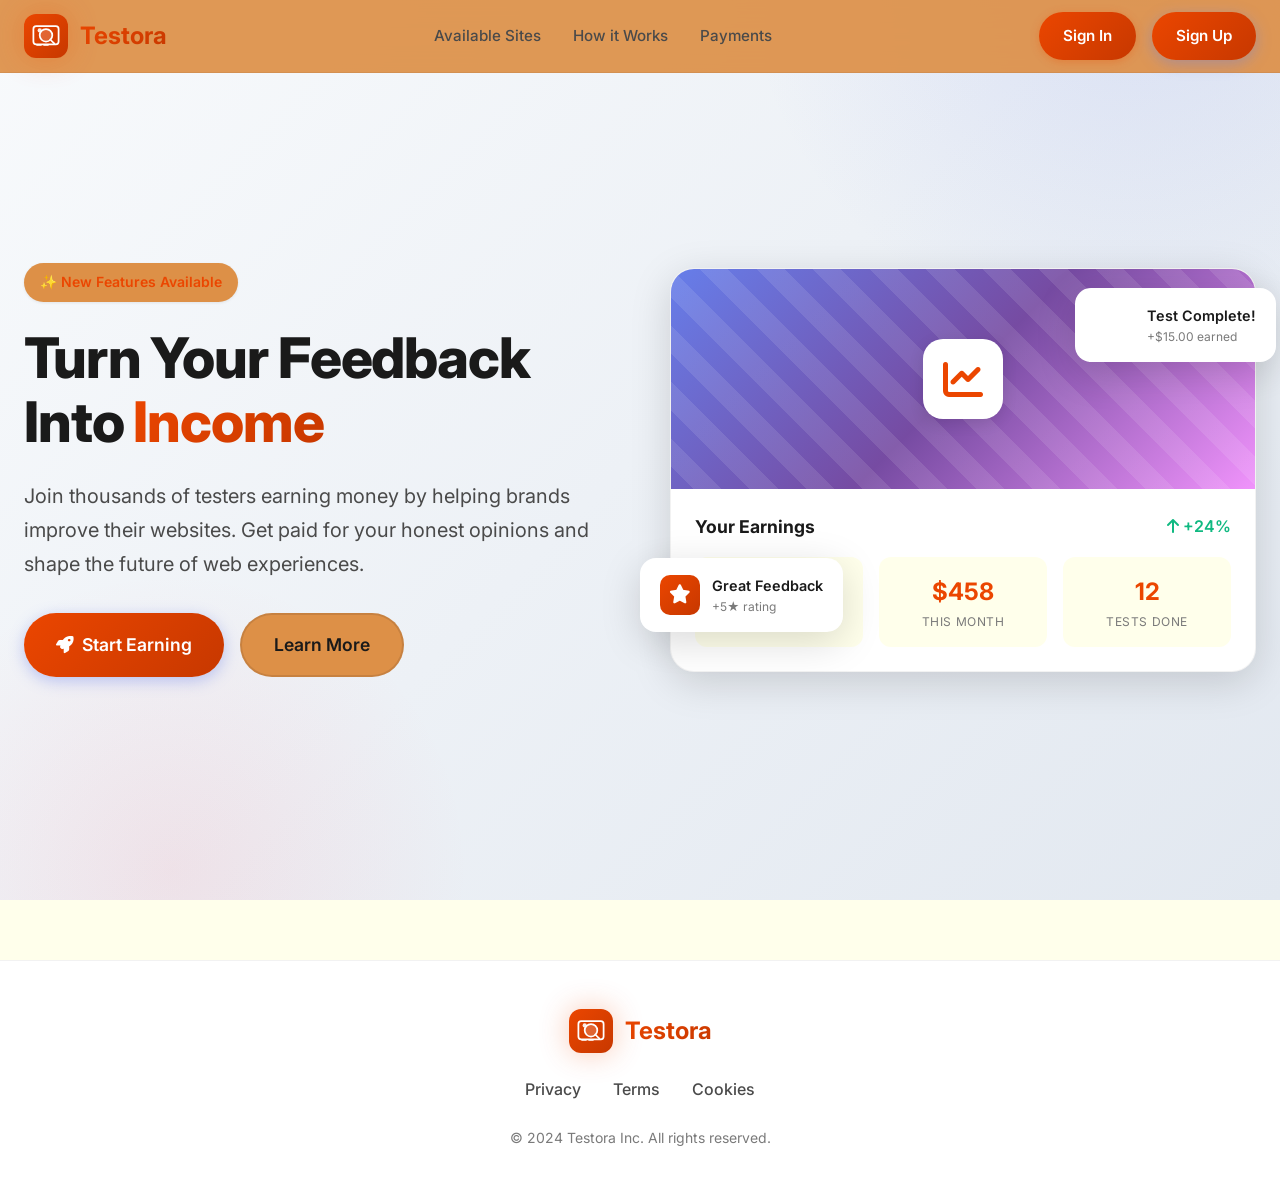
==== index.html @ 2cbf0eb2 "Initial commit" ====
<!DOCTYPE html>
<html lang="en">
<head>
    <meta charset="UTF-8">
    <meta name="viewport" content="width=device-width, initial-scale=1.0">
    <title>Testora - Earn While You Test the Web</title>
    <link rel="preconnect" href="https://fonts.googleapis.com">
    <link rel="preconnect" href="https://fonts.gstatic.com" crossorigin>
    <link href="https://fonts.googleapis.com/css2?family=Inter:wght@400;500;600;700;800&display=swap" rel="stylesheet">
    <link rel="stylesheet" href="https://cdnjs.cloudflare.com/ajax/libs/font-awesome/6.4.0/css/all.min.css">
    <link rel="stylesheet" href="css/style.css">
</head>
<body>
    <nav class="navbar">
        <div class="nav-container">
            <a href="" class="logo">
                <div class="logo-icon">
                    <svg width="28" height="28" viewBox="0 0 40 40" fill="none" xmlns="http://www.w3.org/2000/svg">
                        <rect x="2" y="6" width="36" height="26" rx="4" stroke="white" stroke-width="2.5" fill="none"/>
                        <circle cx="20" cy="19" r="9" stroke="white" stroke-width="2.5" fill="rgba(255,255,255,0.2)"/>
                        <path d="M26 25L32 31" stroke="white" stroke-width="2.5" stroke-linecap="round"/>
                        <circle cx="11" cy="12" r="3" fill="white" opacity="0.9"/>
                        <rect x="6" y="32" width="8" height="2" rx="1" fill="white"/>
                        <rect x="16" y="32" width="8" height="2" rx="1" fill="white"/>
                    </svg>
                </div>
                <span class="logo-text">Testora</span>
            </a>
            <ul class="nav-links">
                <li><a href="available-sites.html" class="nav-link">Available Sites</a></li>
                <li><a href="how-it-works.html" class="nav-link">How it Works</a></li>
                <li><a href="payment.html" class="nav-link">Payments</a></li>
            </ul>
            <div class="nav-actions" id="navActions">
                <a href="login.html" class="btn btn-login">Sign In</a>
                <a href="register.html" class="btn btn-primary">Sign Up</a>
            </div>
            <button class="mobile-menu-btn" id="mobileMenuBtn">
                <i class="fas fa-bars"></i>
            </button>
        </div>
    </nav>

    <div class="mobile-menu" id="mobileMenu">
        <a href="how-it-works.html" class="mobile-link">How it Works</a>
        <a href="payment.html" class="mobile-link">Payments</a>
        <div class="mobile-cta" id="mobileCta">
            <a href="login.html" class="btn btn-login">Sign In</a>
            <a href="register.html" class="btn btn-primary">Sign Up</a>
        </div>
    </div>

    <section class="hero">
        <div class="floating-shapes">
            <div class="shape shape-1"></div>
            <div class="shape shape-2"></div>
            <div class="shape shape-3"></div>
        </div>
        <div class="hero-content">
            <div class="hero-text">
                <div class="badge animate-slide-up">✨ New Features Available</div>
                <h1 class="animate-slide-up stagger-1">Turn Your Feedback Into <span>Income</span></h1>
                <p class="animate-slide-up stagger-2">Join thousands of testers earning money by helping brands improve their websites. Get paid for your honest opinions and shape the future of web experiences.</p>
                <div class="hero-buttons animate-slide-up stagger-3">
                    <a href="register.html" class="btn btn-primary btn-lg"><i class="fas fa-rocket"></i> Start Earning</a>
                    <a href="how-it-works.html" class="btn btn-secondary btn-lg">Learn More</a>
                </div>
            </div>
            <div class="hero-visual animate-slide-up stagger-2">
                <div class="hero-image-container">
                    <div class="hero-card">
                        <div class="hero-card-image">
                            <div class="hero-card-icon"><i class="fas fa-chart-line"></i></div>
                        </div>
                        <div class="hero-card-body">
                            <div style="display:flex;justify-content:space-between;align-items:center;margin-bottom:12px;">
                                <span style="font-weight:700;font-size:1.1rem;">Your Earnings</span>
                                <span style="color:#10b981;font-weight:600;"><i class="fas fa-arrow-up"></i> +24%</span>
                            </div>
                            <div class="hero-card-stats">
                                <div class="hero-stat"><div class="hero-stat-value">$127</div><div class="hero-stat-label">This Week</div></div>
                                <div class="hero-stat"><div class="hero-stat-value">$458</div><div class="hero-stat-label">This Month</div></div>
                                <div class="hero-stat"><div class="hero-stat-value">12</div><div class="hero-stat-label">Tests Done</div></div>
                            </div>
                        </div>
                    </div>
                    <div class="floating-badge floating-badge-1">
                        <div class="floating-badge-icon green"><i class="fas fa-check"></i></div>
                        <div><div class="floating-badge-text">Test Complete!</div><div class="floating-badge-sub">+$15.00 earned</div></div>
                    </div>
                    <div class="floating-badge floating-badge-2">
                        <div class="floating-badge-icon purple"><i class="fas fa-star"></i></div>
                        <div><div class="floating-badge-text">Great Feedback</div><div class="floating-badge-sub">+5★ rating</div></div>
                    </div>
                </div>
            </div>
        </div>
    </section>

    <footer class="footer">
        <div class="footer-container">
            <div class="footer-brand">
                <a href="" class="logo">
                    <div class="logo-icon">
                        <svg width="28" height="28" viewBox="0 0 40 40" fill="none" xmlns="http://www.w3.org/2000/svg">
                            <rect x="2" y="6" width="36" height="26" rx="4" stroke="white" stroke-width="2.5" fill="none"/>
                            <circle cx="20" cy="19" r="9" stroke="white" stroke-width="2.5" fill="rgba(255,255,255,0.2)"/>
                            <path d="M26 25L32 31" stroke="white" stroke-width="2.5" stroke-linecap="round"/>
                            <circle cx="11" cy="12" r="3" fill="white" opacity="0.9"/>
                            <rect x="6" y="32" width="8" height="2" rx="1" fill="white"/>
                            <rect x="16" y="32" width="8" height="2" rx="1" fill="white"/>
                        </svg>
                    </div>
                    <span class="logo-text">Testora</span>
                </a>
            </div>
            <div class="footer-links">
                <a href="privacy.html" class="footer-link">Privacy</a>
                <a href="terms.html" class="footer-link">Terms</a>
                <a href="cookies.html" class="footer-link">Cookies</a>
            </div>
            <div class="footer-copyright">© 2024 Testora Inc. All rights reserved.</div>
        </div>
    </footer>

    <script type="module" src="js/app.js"></script>
</body>
</html>
---- css/style.css ----
/* ============================================
   TESTORA - Main Stylesheet (GitHub Pages)
   ============================================ */

* { margin: 0; padding: 0; box-sizing: border-box; }

:root {
    --primary-gradient: linear-gradient(135deg, #EB4600 0%, #c73800 100%);
    --primary-gradient-hover: linear-gradient(135deg, #d54e00 0%, #b53000 100%);
    --accent-gradient: linear-gradient(135deg, #EB4600 0%, #FFFFEB 100%);
    --primary: #EB4600;
    --primary-dark: #c73800;
    --success: #10b981;
    --warning: #f59e0b;
    --danger: #ef4444;
    --bg-primary: #FFFFEB;
    --bg-secondary: #DD9047;
    --bg-dark: #1a1a2e;
    --bg-card: #DD9047;
    --text-primary: #1a1a1a;
    --text-secondary: #4a4a4a;
    --text-muted: #7a7a7a;
    --shadow-sm: 0 1px 3px rgba(0,0,0,0.08);
    --shadow-md: 0 4px 15px rgba(0,0,0,0.1);
    --shadow-lg: 0 10px 40px rgba(0,0,0,0.15);
    --shadow-glow: 0 0 30px rgba(235,70,0,0.3);
    --radius-sm: 8px;
    --radius-md: 12px;
    --radius-lg: 16px;
    --radius-xl: 24px;
    --radius-full: 50px;
    --transition-fast: 0.2s ease;
    --transition-normal: 0.3s ease;
    --transition-smooth: 0.4s cubic-bezier(0.4,0,0.2,1);
}

body {
    font-family: 'Inter', -apple-system, BlinkMacSystemFont, 'Segoe UI', Roboto, sans-serif;
    background: var(--bg-primary);
    color: var(--text-primary);
    line-height: 1.6;
    overflow-x: hidden;
}

/* ─── ANIMATIONS ─────────────────────────── */
@keyframes float {
    0%, 100% { transform: translateY(0); }
    50% { transform: translateY(-10px); }
}
@keyframes pulse-glow {
    0%, 100% { box-shadow: 0 0 20px rgba(235,70,0,0.4); }
    50% { box-shadow: 0 0 40px rgba(235,70,0,0.6); }
}
@keyframes gradient-shift {
    0% { background-position: 0% 50%; }
    50% { background-position: 100% 50%; }
    100% { background-position: 0% 50%; }
}
@keyframes slide-up {
    from { opacity: 0; transform: translateY(30px); }
    to { opacity: 1; transform: translateY(0); }
}
@keyframes fade-in {
    from { opacity: 0; }
    to { opacity: 1; }
}
@keyframes scale-in {
    from { opacity: 0; transform: scale(0.9); }
    to { opacity: 1; transform: scale(1); }
}
.animate-slide-up { animation: slide-up 0.6s ease forwards; }

/* ─── GLASSMORPHISM ──────────────────────── */
.glass {
    background: rgba(221,144,71,0.85);
    backdrop-filter: blur(20px);
    -webkit-backdrop-filter: blur(20px);
    border: 1px solid rgba(221,144,71,0.4);
}

/* ─── NAVBAR ──────────────────────────────── */
.navbar {
    background: rgba(221,144,71,0.92);
    backdrop-filter: blur(20px);
    -webkit-backdrop-filter: blur(20px);
    border-bottom: 1px solid rgba(0,0,0,0.05);
    position: fixed;
    top: 0; left: 0; right: 0;
    z-index: 1000;
    padding: 12px 0;
    transition: all var(--transition-normal);
}
.navbar.scrolled {
    background: rgba(221,144,71,0.98);
    box-shadow: var(--shadow-md);
}
.nav-container {
    max-width: 1280px;
    margin: 0 auto;
    padding: 0 24px;
    display: flex;
    align-items: center;
    justify-content: space-between;
}
.logo {
    display: flex;
    align-items: center;
    gap: 12px;
    text-decoration: none;
}
.logo-icon {
    width: 44px; height: 44px;
    background: var(--primary-gradient);
    border-radius: 12px;
    display: flex;
    align-items: center;
    justify-content: center;
    color: white;
    box-shadow: var(--shadow-glow);
    animation: pulse-glow 3s ease-in-out infinite;
    overflow: hidden;
}
.logo-text {
    font-weight: 700;
    font-size: 1.5rem;
    background: var(--primary-gradient);
    -webkit-background-clip: text;
    -webkit-text-fill-color: transparent;
    background-clip: text;
}
.nav-links {
    display: flex;
    align-items: center;
    gap: 32px;
    list-style: none;
}
.nav-link {
    text-decoration: none;
    color: var(--text-secondary);
    font-weight: 500;
    font-size: 0.95rem;
    transition: all var(--transition-fast);
    position: relative;
}
.nav-link::after {
    content: '';
    position: absolute;
    bottom: -4px; left: 0;
    width: 0; height: 2px;
    background: var(--primary-gradient);
    transition: width var(--transition-normal);
}
.nav-link:hover { color: var(--primary); }
.nav-link:hover::after { width: 100%; }

.nav-actions { display: flex; align-items: center; gap: 16px; }

/* ─── BUTTONS ─────────────────────────────── */
.btn {
    text-decoration: none;
    padding: 12px 24px;
    border-radius: var(--radius-full);
    font-weight: 600;
    font-size: 0.95rem;
    transition: all var(--transition-normal);
    cursor: pointer;
    display: inline-flex;
    align-items: center;
    justify-content: center;
    gap: 8px;
    border: none;
}
.btn-login {
    background: var(--primary-gradient);
    color: white;
    box-shadow: 0 2px 10px rgba(235,70,0,0.3);
}
.btn-login:hover {
    transform: translateY(-2px);
    box-shadow: 0 4px 25px rgba(235,70,0,0.4);
}
.btn-primary {
    background: var(--primary-gradient);
    color: white;
    box-shadow: 0 4px 15px rgba(102,126,234,0.4);
    position: relative;
    overflow: hidden;
}
.btn-primary::before {
    content: '';
    position: absolute;
    top: 0; left: -100%;
    width: 100%; height: 100%;
    background: linear-gradient(90deg, transparent, rgba(255,255,255,0.3), transparent);
    transition: left 0.5s;
}
.btn-primary:hover::before { left: 100%; }
.btn-primary:hover {
    transform: translateY(-3px);
    box-shadow: 0 8px 25px rgba(102,126,234,0.5);
}
.btn-secondary {
    background: var(--bg-card);
    color: var(--text-primary);
    border: 2px solid rgba(0,0,0,0.1);
}
.btn-secondary:hover {
    border-color: var(--primary);
    color: var(--primary);
    transform: translateY(-2px);
}
.btn-lg { padding: 16px 32px; font-size: 1.1rem; }

/* ─── USER MENU ───────────────────────────── */
.user-menu { position: relative; }
.user-avatar {
    display: flex;
    align-items: center;
    gap: 8px;
    background: linear-gradient(135deg, rgba(235,70,0,0.15), rgba(199,56,0,0.15));
    border: 2px solid rgba(235,70,0,0.3);
    border-radius: var(--radius-full);
    padding: 12px 20px;
    color: var(--primary);
    font-weight: 600;
    cursor: pointer;
    transition: all var(--transition-normal);
    white-space: nowrap;
    box-shadow: var(--shadow-sm);
}
.user-avatar:hover {
    background: var(--primary-gradient);
    color: white;
}
.user-avatar i { font-size: 0.8rem; transition: transform var(--transition-fast); }
.user-menu:hover .user-avatar i { transform: rotate(180deg); }
.user-dropdown {
    position: absolute;
    top: 100%; right: 0;
    min-width: 220px;
    background: var(--bg-card);
    border-radius: var(--radius-lg);
    box-shadow: var(--shadow-lg);
    border: 1px solid rgba(0,0,0,0.08);
    transition: all var(--transition-normal);
    z-index: 1001;
    overflow: hidden;
    opacity: 0;
    visibility: hidden;
}
.user-menu:hover .user-dropdown,
.user-dropdown.active {
    opacity: 1;
    visibility: visible;
}
.user-dropdown a {
    display: flex;
    align-items: center;
    gap: 12px;
    padding: 14px 20px;
    color: var(--text-primary);
    text-decoration: none;
    font-weight: 500;
    font-size: 0.95rem;
    transition: all var(--transition-fast);
    border-bottom: 1px solid rgba(0,0,0,0.03);
}
.user-dropdown a:last-child { border-bottom: none; }
.user-dropdown a:hover {
    background: linear-gradient(135deg, rgba(102,126,234,0.08), rgba(118,75,162,0.08));
    color: var(--primary);
    padding-left: 28px;
}
.user-initials { font-size: 1.1rem; font-weight: 700; min-width: 28px; }

/* ─── MOBILE MENU ─────────────────────────── */
.mobile-menu-btn {
    display: none;
    background: none;
    border: none;
    font-size: 1.5rem;
    cursor: pointer;
    color: var(--text-primary);
    padding: 8px;
}
.mobile-menu {
    display: none;
    position: fixed;
    top: 70px; left: 0; right: 0;
    background: rgba(221,144,71,0.98);
    backdrop-filter: blur(20px);
    padding: 24px;
    flex-direction: column;
    gap: 16px;
    box-shadow: var(--shadow-lg);
    border-bottom: 1px solid rgba(0,0,0,0.05);
    z-index: 999;
}
.mobile-menu.active { display: flex; }
.mobile-link {
    color: var(--text-secondary);
    text-decoration: none;
    font-size: 1.1rem;
    font-weight: 500;
    padding: 12px 0;
    border-bottom: 1px solid rgba(0,0,0,0.05);
    transition: color var(--transition-fast);
}
.mobile-link:hover { color: var(--primary); }
.mobile-cta {
    display: flex;
    flex-direction: column;
    gap: 12px;
    margin-top: 8px;
}
.mobile-cta .mobile-link {
    padding: 16px;
    background: var(--bg-primary);
    border-radius: var(--radius-md);
    border: 1px solid rgba(0,0,0,0.05);
    transition: all var(--transition-normal);
}

@media (max-width: 768px) {
    .nav-links, .nav-actions { display: none; }
    .mobile-menu-btn { display: block; }
}

/* ─── HERO SECTION ────────────────────────── */
.hero {
    position: relative;
    min-height: 100vh;
    display: flex;
    align-items: center;
    padding: 120px 24px 80px;
    overflow: hidden;
    background: linear-gradient(135deg, #f8fafc 0%, #e2e8f0 100%);
}
.hero::before {
    content: '';
    position: absolute;
    top: -50%; right: -20%;
    width: 800px; height: 800px;
    background: radial-gradient(circle, rgba(102,126,234,0.15) 0%, transparent 70%);
    border-radius: 50%;
}
.hero::after {
    content: '';
    position: absolute;
    bottom: -30%; left: -10%;
    width: 600px; height: 600px;
    background: radial-gradient(circle, rgba(245,87,108,0.1) 0%, transparent 70%);
    border-radius: 50%;
}
.hero-content {
    max-width: 1280px;
    margin: 0 auto;
    width: 100%;
    display: grid;
    grid-template-columns: 1fr 1fr;
    gap: 60px;
    align-items: center;
    position: relative;
    z-index: 1;
}
.hero-text { opacity: 0; animation: slide-up 0.8s ease forwards; }
.badge {
    display: inline-flex;
    align-items: center;
    gap: 8px;
    background: var(--bg-card);
    border-radius: var(--radius-full);
    padding: 8px 16px;
    font-size: 0.875rem;
    font-weight: 600;
    color: var(--primary);
    margin-bottom: 24px;
    box-shadow: var(--shadow-sm);
}
.hero h1 {
    font-size: 3.5rem;
    font-weight: 800;
    line-height: 1.15;
    margin-bottom: 24px;
    color: var(--text-primary);
    letter-spacing: -0.02em;
    opacity: 0; animation: slide-up 0.6s ease forwards;
    animation-delay: 0.2s;
}
.hero h1 span {
    background: var(--primary-gradient);
    -webkit-background-clip: text;
    -webkit-text-fill-color: transparent;
    background-clip: text;
}
.hero p {
    font-size: 1.25rem;
    color: var(--text-secondary);
    margin-bottom: 32px;
    line-height: 1.7;
    opacity: 0; animation: slide-up 0.6s ease forwards;
    animation-delay: 0.3s;
}
.hero-buttons {
    display: flex;
    gap: 16px;
    flex-wrap: wrap;
    opacity: 0; animation: slide-up 0.6s ease forwards;
    animation-delay: 0.4s;
}
.hero-visual {
    position: relative;
    animation: scale-in 0.8s ease forwards;
    animation-delay: 0.3s;
    opacity: 0;
}
.hero-card {
    background: white;
    border-radius: var(--radius-xl);
    box-shadow: var(--shadow-lg);
    overflow: hidden;
    border: 1px solid rgba(0,0,0,0.05);
}
.hero-card-image {
    width: 100%; height: 220px;
    background: linear-gradient(135deg, #667eea 0%, #764ba2 50%, #f093fb 100%);
    display: flex;
    align-items: center;
    justify-content: center;
    position: relative;
    overflow: hidden;
}
.hero-card-image::before {
    content: '';
    position: absolute;
    width: 200%; height: 200%;
    background: repeating-linear-gradient(45deg, transparent, transparent 20px, rgba(255,255,255,0.1) 20px, rgba(255,255,255,0.1) 40px);
    animation: gradient-shift 10s linear infinite;
}
.hero-card-icon {
    width: 80px; height: 80px;
    background: white;
    border-radius: 20px;
    display: flex; align-items: center; justify-content: center;
    font-size: 2.5rem;
    color: var(--primary);
    box-shadow: var(--shadow-md);
    z-index: 1;
}
.hero-card-body { padding: 24px; }
.hero-card-stats {
    display: grid;
    grid-template-columns: repeat(3, 1fr);
    gap: 16px; margin-top: 16px;
}
.hero-stat { text-align: center; padding: 16px; background: var(--bg-primary); border-radius: var(--radius-md); }
.hero-stat-value { font-size: 1.5rem; font-weight: 700; color: var(--primary); }
.hero-stat-label { font-size: 0.75rem; color: var(--text-muted); text-transform: uppercase; letter-spacing: 0.05em; }

.floating-badge {
    position: absolute;
    background: white;
    border-radius: var(--radius-lg);
    padding: 16px 20px;
    box-shadow: var(--shadow-lg);
    display: flex;
    align-items: center;
    gap: 12px;
    animation: float 4s ease-in-out infinite;
}
.floating-badge-1 { top: 20px; right: -20px; }
.floating-badge-2 { bottom: 40px; left: -30px; animation-delay: -2s; }
.floating-badge-icon {
    width: 40px; height: 40px;
    border-radius: 10px;
    display: flex; align-items: center; justify-content: center;
    font-size: 1.2rem; color: white;
}
.floating-badge-icon.green { background: var(--teal-gradient); }
.floating-badge-icon.purple { background: var(--primary-gradient); }
.floating-badge-text { font-weight: 600; font-size: 0.9rem; }
.floating-badge-sub { font-size: 0.75rem; color: var(--text-muted); }

@media (max-width: 968px) {
    .hero-content { grid-template-columns: 1fr; text-align: center; }
    .hero h1 { font-size: 2.5rem; }
    .hero-buttons { justify-content: center; }
    .hero-visual { display: none; }
}

/* ─── MAIN ────────────────────────────────── */
main { min-height: calc(100vh - 200px); padding-top: 80px; }

/* ─── FLASH MESSAGES ──────────────────────── */
.flash-messages { margin-bottom: 24px; }
.flash-message {
    padding: 14px 18px;
    border-radius: var(--radius-md);
    margin-bottom: 12px;
    font-size: 0.9rem;
    display: flex;
    align-items: center;
    gap: 10px;
    animation: slide-up 0.3s ease;
}
.flash-message.success {
    background: linear-gradient(135deg, #d1fae5, #a7f3d0);
    color: #065f46;
    border: 1px solid #6ee7b7;
}
.flash-message.error {
    background: linear-gradient(135deg, #fee2e2, #fecaca);
    color: #991b1b;
    border: 1px solid #fca5a5;
}
.flash-message.info {
    background: linear-gradient(135deg, #dbeafe, #bfdbfe);
    color: #1e40af;
    border: 1px solid #93c5fd;
}

/* ─── FOOTER ──────────────────────────────── */
.footer {
    background: white;
    border-top: 1px solid rgba(0,0,0,0.05);
    padding: 48px 24px 32px;
    margin-top: 60px;
}
.footer-container {
    max-width: 1200px;
    margin: 0 auto;
    display: flex;
    flex-direction: column;
    align-items: center;
    gap: 24px;
}
.footer-links { display: flex; gap: 32px; flex-wrap: wrap; justify-content: center; }
.footer-link {
    color: var(--text-secondary);
    text-decoration: none;
    font-weight: 500;
    transition: color var(--transition-fast);
}
.footer-link:hover { color: var(--primary); }
.footer-copyright { color: var(--text-muted); font-size: 0.875rem; }

/* ─── SITES PAGE ──────────────────────────── */
.sites-wrapper {
    padding: 40px 24px;
    background: linear-gradient(180deg, #f8fafc 0%, #e2e8f0 100%);
    min-height: calc(100vh - 80px);
    position: relative;
}
.sites-header { text-align: center; margin-bottom: 48px; }
.sites-header h1 {
    font-size: 2.5rem;
    font-weight: 800;
    margin-bottom: 12px;
    background: var(--primary-gradient);
    -webkit-background-clip: text;
    -webkit-text-fill-color: transparent;
    background-clip: text;
}
.sites-header p { color: var(--text-secondary); font-size: 1.1rem; }
.sites-grid {
    display: grid;
    grid-template-columns: repeat(auto-fill, minmax(300px, 1fr));
    gap: 24px;
    max-width: 1200px;
    margin: 0 auto;
}
.site-card.hero-card {
    background: white;
    border-radius: var(--radius-xl);
    overflow: hidden;
    border: 1px solid rgba(0,0,0,0.05);
    box-shadow: var(--shadow-lg);
    transition: all var(--transition-normal);
    animation: slide-up 0.5s ease forwards;
    opacity: 0;
}
.site-card.hero-card:hover {
    transform: translateY(-8px);
    box-shadow: 0 20px 40px rgba(102,126,234,0.2);
}
.site-card .hero-card-icon {
    width: 64px; height: 64px;
    background: white; border-radius: 16px;
    display: flex; align-items: center; justify-content: center;
    font-size: 1.8rem; color: #667eea;
    box-shadow: var(--shadow-md); z-index: 1;
}
.site-card .hero-card-body { padding: 24px; }
.site-card .site-header {
    display: flex;
    justify-content: space-between;
    align-items: center;
    margin-bottom: 16px;
}
.site-card .site-name { font-size: 1.2rem; font-weight: 700; color: var(--text-primary); }
.site-status {
    display: flex;
    align-items: center;
    gap: 6px;
    color: var(--success);
    font-size: 0.85rem;
    font-weight: 600;
    background: linear-gradient(135deg, #d1fae5, #a7f3d0);
    padding: 4px 12px;
    border-radius: var(--radius-full);
}
.status-dot {
    width: 6px; height: 6px;
    background: var(--success);
    border-radius: 50%;
    animation: pulse-glow 2s ease-in-out infinite;
}
.site-pay {
    font-size: 1.75rem;
    font-weight: 800;
    background: linear-gradient(135deg, #667eea 0%, #764ba2 50%, #f093fb 100%);
    -webkit-background-clip: text;
    -webkit-text-fill-color: transparent;
    background-clip: text;
    margin-bottom: 20px;
}
.site-pay span { font-size: 0.9rem; color: var(--text-muted); font-weight: 400; }
.btn-test {
    display: block; width: 100%;
    padding: 14px;
    background: linear-gradient(135deg, rgba(235,70,0,0.15), rgba(255,255,235,0.9));
    color: var(--text-primary);
    text-align: center;
    text-decoration: none;
    border-radius: var(--radius-md);
    font-weight: 600;
    transition: all var(--transition-normal);
    box-shadow: 0 2px 10px rgba(235,70,0,0.2);
    border: 1px solid rgba(235,70,0,0.3);
    cursor: pointer;
}
.btn-test:hover {
    transform: translateY(-2px);
    box-shadow: 0 8px 25px rgba(235,70,0,0.4);
}

/* ─── MODALS ──────────────────────────────── */
.modal-overlay {
    display: none;
    position: fixed;
    top: 0; left: 0;
    width: 100%; height: 100%;
    background: rgba(0,0,0,0.6);
    backdrop-filter: blur(4px);
    z-index: 2000;
    justify-content: center;
    align-items: center;
    padding: 24px;
}
.modal-overlay.active { display: flex; animation: fade-in 0.3s ease; }
.modal-content {
    background: white;
    border-radius: var(--radius-xl);
    padding: 40px;
    max-width: 500px;
    width: 100%;
    position: relative;
    animation: scale-in 0.3s ease;
    box-shadow: var(--shadow-lg);
}
.modal-close {
    position: absolute;
    top: 16px; right: 16px;
    background: none;
    border: none;
    font-size: 1.5rem;
    color: var(--text-muted);
    cursor: pointer;
    transition: color var(--transition-fast);
    width: 36px; height: 36px;
    border-radius: 50%;
    display: flex; align-items: center; justify-content: center;
}
.modal-close:hover { color: var(--text-primary); background: var(--bg-card); }
.modal-title { font-size: 1.5rem; font-weight: 700; text-align: center; margin-bottom: 8px; color: var(--text-primary); }
.modal-subtitle { text-align: center; color: var(--text-secondary); margin-bottom: 32px; }
.modal-instructions { color: var(--text-secondary); line-height: 1.8; margin-bottom: 28px; padding-left: 0; list-style: none; }
.modal-instructions li { margin-bottom: 14px; padding-left: 28px; position: relative; }
.modal-instructions li::before { content: '✓'; position: absolute; left: 0; color: var(--success); font-weight: bold; }
.modal-buttons { display: flex; gap: 12px; }
.btn-proceed {
    flex: 1; padding: 14px 24px;
    background: var(--primary-gradient);
    color: white; border: none;
    border-radius: var(--radius-md);
    font-weight: 600; cursor: pointer;
    transition: all var(--transition-normal);
    box-shadow: 0 4px 15px rgba(102,126,234,0.3);
}
.btn-proceed:hover { transform: translateY(-2px); box-shadow: 0 8px 25px rgba(102,126,234,0.4); }
.btn-cancel {
    flex: 1; padding: 14px 24px;
    background: transparent;
    color: var(--text-secondary);
    border: 2px solid #e2e8f0;
    border-radius: var(--radius-md);
    font-weight: 600; cursor: pointer;
    transition: all var(--transition-normal);
}
.btn-cancel:hover { border-color: var(--text-primary); color: var(--text-primary); }

/* ─── PAYMENT OPTIONS ─────────────────────── */
.payment-options { display: flex; flex-direction: column; gap: 12px; }
.payment-option {
    display: flex; align-items: center; gap: 16px;
    padding: 16px;
    background: var(--bg-primary);
    border-radius: var(--radius-md);
    cursor: pointer;
    transition: all var(--transition-normal);
    border: 2px solid transparent;
}
.payment-option:hover { background: var(--bg-card); border-color: var(--primary); transform: translateX(4px); }
.payment-icon {
    width: 48px; height: 48px;
    border-radius: 12px;
    display: flex; align-items: center; justify-content: center;
    font-size: 1.3rem; color: white;
}
.payment-icon.mpesa { background: linear-gradient(135deg, #00a651, #007f3f); }
.payment-icon.paypal { background: linear-gradient(135deg, #003087, #009cde); }
.payment-icon.stripe { background: linear-gradient(135deg, #635bff, #a259ff); }
.payment-icon.payoneer { background: linear-gradient(135deg, #ff4800, #ff6b2b); }
.payment-icon.crypto { background: linear-gradient(135deg, #f7931a, #ffc107); }
.payment-info { flex: 1; }
.payment-name { font-weight: 600; color: var(--text-primary); }
.payment-desc { font-size: 0.8rem; color: var(--text-muted); }
.payment-arrow { color: var(--text-muted); }

/* ─── WARNING MODAL ───────────────────────── */
.warning-icon {
    width: 80px; height: 80px;
    background: linear-gradient(135deg, #fee2e2, #fecaca);
    border-radius: 50%;
    display: flex; align-items: center; justify-content: center;
    margin: 0 auto 20px;
    font-size: 2rem; color: var(--danger);
}
.btn-warning {
    width: 100%; padding: 14px;
    background: var(--primary-gradient);
    color: white; border: none;
    border-radius: var(--radius-md);
    font-size: 1rem; font-weight: 600; cursor: pointer;
    transition: all var(--transition-normal);
}
.btn-warning:hover { transform: translateY(-2px); box-shadow: 0 8px 20px rgba(102,126,234,0.4); }

/* ─── HOW IT WORKS ────────────────────────── */
.how-it-works-wrapper {
    background: linear-gradient(180deg, #f8fafc 0%, #e2e8f0 100%);
    min-height: calc(100vh - 80px);
}
.how-it-works-hero { text-align: center; padding: 80px 24px 40px; }
.how-it-works-hero h1 {
    font-size: 3rem;
    font-weight: 800;
    margin-bottom: 16px;
    background: var(--primary-gradient);
    -webkit-background-clip: text;
    -webkit-text-fill-color: transparent;
    background-clip: text;
}
.how-it-works-hero p { font-size: 1.2rem; color: var(--text-secondary); max-width: 600px; margin: 0 auto; }
.content-section { max-width: 900px; margin: 0 auto; padding: 40px 24px 80px; }
.info-card {
    background: white;
    border-radius: var(--radius-xl);
    padding: 48px;
    box-shadow: var(--shadow-md);
    border: 1px solid rgba(0,0,0,0.05);
    margin-bottom: 40px;
}
.info-card h2 { font-size: 1.8rem; margin-bottom: 20px; color: var(--text-primary); display: flex; align-items: center; gap: 12px; }
.info-card p { color: var(--text-secondary); line-height: 1.8; font-size: 1.05rem; }
.highlight {
    background: linear-gradient(135deg, rgba(102,126,234,0.15), rgba(118,75,162,0.15));
    padding: 2px 8px; border-radius: 4px;
    color: var(--primary-dark); font-weight: 600;
}
.process-steps { margin-top: 40px; }
.process-step {
    display: flex; align-items: flex-start; gap: 24px;
    margin-bottom: 36px; padding: 24px;
    background: var(--bg-primary);
    border-radius: var(--radius-lg);
    transition: all var(--transition-normal);
}
.process-step:hover { background: white; box-shadow: var(--shadow-md); transform: translateX(8px); }
.step-icon {
    width: 64px; height: 64px;
    background: var(--primary-gradient);
    border-radius: 16px;
    display: flex; align-items: center; justify-content: center;
    font-size: 1.5rem; color: white; flex-shrink: 0;
}
.step-content h3 { font-size: 1.3rem; margin-bottom: 8px; color: var(--text-primary); }
.step-content p { color: var(--text-secondary); line-height: 1.6; margin: 0; }

/* ─── FAQ ──────────────────────────────────── */
.faq-section { margin-top: 60px; }
.faq-section h2 { font-size: 2.2rem; text-align: center; margin-bottom: 40px; color: var(--text-primary); }
.faq-item {
    background: white;
    border-radius: var(--radius-lg);
    padding: 28px;
    margin-bottom: 20px;
    border: 1px solid rgba(0,0,0,0.05);
    transition: all var(--transition-normal);
}
.faq-item:hover { box-shadow: var(--shadow-md); border-color: rgba(102,126,234,0.2); }
.faq-question { font-size: 1.1rem; font-weight: 600; color: var(--text-primary); margin-bottom: 12px; display: flex; align-items: center; gap: 12px; }
.faq-question i { color: var(--primary); }
.faq-answer { color: var(--text-secondary); line-height: 1.7; padding-left: 32px; }

/* ─── CTA ──────────────────────────────────── */
.cta-section {
    text-align: center;
    padding: 60px 24px;
    margin-top: 40px;
    background: white;
    border-radius: var(--radius-xl);
    box-shadow: var(--shadow-md);
}
.cta-section h2 { font-size: 2rem; margin-bottom: 12px; color: var(--text-primary); }
.cta-section p { color: var(--text-secondary); margin-bottom: 28px; font-size: 1.1rem; }

/* ─── FORM STYLES ──────────────────────────── */
.form-group { margin-bottom: 24px; }
.form-label { display: block; font-weight: 600; color: var(--text-primary); margin-bottom: 8px; font-size: 0.9rem; }
.form-input {
    width: 100%;
    padding: 16px 20px;
    border: 2px solid #e2e8f0;
    border-radius: var(--radius-md);
    font-size: 1rem;
    transition: all var(--transition-normal);
    background: #f8fafc;
    font-family: 'Inter', sans-serif;
}
.form-input:focus {
    outline: none;
    border-color: var(--primary);
    background: white;
    box-shadow: 0 0 0 4px rgba(102,126,234,0.1);
}
.form-input.error { border-color: var(--danger); }
.form-error { color: var(--danger); font-size: 0.8rem; margin-top: 4px; display: block; }
.form-hint { color: var(--text-muted); font-size: 0.8rem; margin-top: 6px; display: block; }
.form-row { display: grid; grid-template-columns: 1fr 1fr; gap: 16px; }
@media (max-width: 480px) { .form-row { grid-template-columns: 1fr; } }

/* ─── AUTH PAGES ───────────────────────────── */
.auth-wrapper {
    min-height: calc(100vh - 80px);
    display: flex;
    align-items: center;
    justify-content: center;
    padding: 40px 24px;
    position: relative;
    background: linear-gradient(135deg, #f8fafc 0%, #e2e8f0 100%);
}
.auth-card {
    background: white;
    border-radius: var(--radius-xl);
    box-shadow: var(--shadow-lg);
    padding: 48px;
    width: 100%;
    max-width: 480px;
    position: relative;
    z-index: 1;
    border: 1px solid rgba(0,0,0,0.05);
}
.auth-header { text-align: center; margin-bottom: 36px; }
.auth-header h1 {
    font-size: 2rem;
    font-weight: 700;
    margin-bottom: 8px;
    background: var(--primary-gradient);
    -webkit-background-clip: text;
    -webkit-text-fill-color: transparent;
    background-clip: text;
}
.auth-header p { color: var(--text-secondary); font-size: 1rem; }
.auth-header-icon {
    width: 64px; height: 64px;
    background: var(--primary-gradient);
    border-radius: 16px;
    display: flex; align-items: center; justify-content: center;
    margin: 0 auto 20px;
    font-size: 1.8rem; color: white;
    box-shadow: 0 8px 20px rgba(102,126,234,0.3);
}
.btn-auth {
    width: 100%; padding: 16px;
    background: var(--primary-gradient);
    color: white; border: none;
    border-radius: var(--radius-md);
    font-size: 1rem; font-weight: 600; cursor: pointer;
    transition: all var(--transition-normal);
    box-shadow: 0 4px 15px rgba(102,126,234,0.4);
    margin-top: 8px;
    font-family: 'Inter', sans-serif;
}
.btn-auth:hover { transform: translateY(-2px); box-shadow: 0 8px 25px rgba(102,126,234,0.5); }
.form-links { display: flex; justify-content: space-between; margin-top: 20px; flex-wrap: wrap; gap: 12px; }
.form-link { color: var(--primary); text-decoration: none; font-size: 0.9rem; font-weight: 500; }
.form-link:hover { color: var(--primary-dark); text-decoration: underline; }
.auth-footer { text-align: center; margin-top: 28px; padding-top: 24px; border-top: 1px solid #e2e8f0; color: var(--text-secondary); font-size: 0.95rem; }
.auth-footer a { color: var(--primary); text-decoration: none; font-weight: 600; }
.auth-footer a:hover { color: var(--primary-dark); }

/* ─── CHECKBOX ─────────────────────────────── */
.checkbox-group { display: flex; align-items: flex-start; gap: 12px; margin-bottom: 24px; }
.checkbox-group input { width: 20px; height: 20px; accent-color: var(--primary); margin-top: 2px; cursor: pointer; }
.checkbox-group label { color: var(--text-secondary); font-size: 0.875rem; line-height: 1.5; cursor: pointer; }
.checkbox-group label a { color: var(--primary); text-decoration: none; font-weight: 500; }

/* ─── DASHBOARD ────────────────────────────── */
.home-wrapper { max-width: 1200px; margin: 0 auto; padding: 40px 24px; }
.dashboard-header { text-align: center; margin-bottom: 48px; }
.welcome-badge {
    display: inline-block;
    background: var(--primary-gradient);
    color: white;
    padding: 8px 20px;
    border-radius: var(--radius-full);
    font-size: 0.875rem;
    font-weight: 600;
    margin-bottom: 16px;
    box-shadow: 0 4px 15px rgba(102,126,234,0.3);
}
.dashboard-header h1 { font-size: 2.5rem; font-weight: 700; margin-bottom: 12px; color: var(--text-primary); }
.dashboard-header p { font-size: 1.1rem; color: var(--text-secondary); max-width: 600px; margin: 0 auto; }
.dashboard-stats {
    display: grid;
    grid-template-columns: repeat(auto-fit, minmax(240px, 1fr));
    gap: 24px;
    margin-bottom: 40px;
}
.stat-card {
    background: white;
    border-radius: var(--radius-xl);
    padding: 32px;
    text-align: center;
    box-shadow: var(--shadow-md);
    border: 1px solid rgba(0,0,0,0.05);
    transition: all var(--transition-normal);
    position: relative;
    overflow: hidden;
}
.stat-card::before {
    content: '';
    position: absolute; top: 0; left: 0; right: 0; height: 4px;
    background: var(--primary-gradient);
}
.stat-card:hover { transform: translateY(-8px); box-shadow: var(--shadow-lg); }
.stat-icon {
    width: 60px; height: 60px;
    background: linear-gradient(135deg, rgba(102,126,234,0.1), rgba(118,75,162,0.1));
    border-radius: 16px;
    display: flex; align-items: center; justify-content: center;
    margin: 0 auto 16px;
    font-size: 1.5rem; color: var(--primary);
}
.stat-value {
    font-size: 2.5rem;
    font-weight: 800;
    background: var(--primary-gradient);
    -webkit-background-clip: text;
    -webkit-text-fill-color: transparent;
    background-clip: text;
    margin-bottom: 4px;
}
.stat-label { color: var(--text-secondary); font-size: 0.95rem; font-weight: 500; }
.btn-start {
    display: inline-block;
    background: var(--primary-gradient);
    color: white;
    padding: 18px 48px;
    border-radius: var(--radius-full);
    font-size: 1.1rem;
    font-weight: 600;
    text-decoration: none;
    transition: all var(--transition-normal);
    box-shadow: 0 8px 25px rgba(102,126,234,0.4);
}
.btn-start:hover { transform: translateY(-4px); box-shadow: 0 12px 35px rgba(102,126,234,0.5); }
.withdraw-section { text-align: center; margin-top: 40px; }
.btn-withdraw {
    background: var(--accent-gradient);
    color: white; border: none;
    padding: 16px 40px;
    border-radius: var(--radius-full);
    font-size: 1rem; font-weight: 600; cursor: pointer;
    transition: all var(--transition-normal);
    box-shadow: 0 4px 15px rgba(245,87,108,0.4);
}
.btn-withdraw:hover:not(:disabled) { transform: translateY(-3px); box-shadow: 0 8px 25px rgba(245,87,108,0.5); }
.btn-withdraw:disabled { background: #cbd5e1; cursor: not-allowed; box-shadow: none; }
.withdraw-note { margin-top: 12px; color: var(--text-muted); font-size: 0.9rem; }

/* ─── COOKIE BANNER ────────────────────────── */
.cookie-banner {
    display: none;
    position: fixed;
    bottom: 0; left: 0; right: 0;
    background: linear-gradient(135deg, #1a1a2e, #16162a);
    border-top: 1px solid rgba(1,124,195,0.3);
    padding: 24px;
    z-index: 1000;
    box-shadow: 0 -10px 40px rgba(0,0,0,0.5);
}
.cookie-banner.show { display: block; }
.cookie-banner-content {
    max-width: 1200px;
    margin: 0 auto;
    display: flex;
    align-items: center;
    justify-content: space-between;
    gap: 24px;
}
.cookie-banner-text h3 { color: #FFE9D2; font-size: 1.1rem; margin-bottom: 8px; }
.cookie-banner-text p { color: #9ca3af; font-size: 0.9rem; margin: 0; }
.cookie-banner-actions { display: flex; align-items: center; gap: 16px; flex-shrink: 0; }
.cookie-checkbox-wrapper { display: flex; align-items: center; gap: 8px; color: #e5e7eb; font-size: 0.9rem; }
.cookie-checkbox-wrapper input[type="checkbox"] { width: 18px; height: 18px; accent-color: #017CC3; cursor: pointer; }
.cookie-checkbox-wrapper label { cursor: pointer; color: #e5e7eb; }
.btn-accept-cookies {
    padding: 10px 24px;
    background: #017CC3;
    color: white; border: none;
    border-radius: 8px;
    font-size: 0.9rem; font-weight: 600; cursor: pointer;
    transition: background 0.3s;
}
.btn-accept-cookies:hover { background: #015a8f; }
.btn-accept-cookies:disabled { background: #4b5563; cursor: not-allowed; }

/* ─── RESPONSIVE ───────────────────────────── */
@media (max-width: 768px) {
    .hero { padding: 100px 20px 60px; }
    .hero h1 { font-size: 2.2rem; }
    .hero p { font-size: 1rem; }
    .auth-card { padding: 32px 24px; }
    .dashboard-header h1 { font-size: 2rem; }
    .stat-card { padding: 24px; }
    .stat-value { font-size: 2rem; }
    .how-it-works-hero h1 { font-size: 2.2rem; }
    .info-card { padding: 28px; }
    .process-step { flex-direction: column; gap: 16px; }
    .step-icon { width: 56px; height: 56px; }
}

/* ─── UTILITY ──────────────────────────────── */
.text-center { text-align: center; }
.hidden { display: none; }
.error-message { text-align: center; padding: 40px; color: var(--danger); font-weight: 600; }

/* Flash Messages */
.flash-messages { margin-bottom: 16px; min-height: 20px; }
.flash {
    padding: 12px 16px;
    border-radius: 8px;
    font-size: 0.9rem;
    font-weight: 500;
    animation: fadeIn 0.3s ease;
}
.flash-success {
    background: rgba(16, 185, 129, 0.15);
    color: #10b981;
    border: 1px solid rgba(16, 185, 129, 0.3);
}
.flash-error {
    background: rgba(239, 68, 68, 0.15);
    color: #ef4444;
    border: 1px solid rgba(239, 68, 68, 0.3);
}
@keyframes fadeIn {
    from { opacity: 0; transform: translateY(-10px); }
    to { opacity: 1; transform: translateY(0); }
}

/* Site Cards */
.sites-grid {
    display: grid;
    grid-template-columns: repeat(auto-fill, minmax(280px, 1fr));
    gap: 20px;
    padding: 20px;
}
.site-card {
    background: linear-gradient(135deg, #1a1a2e, #16162a);
    border: 1px solid rgba(255,255,255,0.05);
    border-radius: 16px;
    padding: 24px;
    transition: transform 0.3s, box-shadow 0.3s;
}
.site-card:hover {
    transform: translateY(-5px);
    box-shadow: 0 10px 30px rgba(102, 126, 234, 0.2);
}
.site-info h3 {
    color: #fff;
    font-size: 1.3rem;
    margin-bottom: 8px;
}
.site-pay {
    color: #10b981;
    font-weight: 700;
    font-size: 1.1rem;
    margin-bottom: 12px;
}
.site-status {
    display: inline-block;
    padding: 4px 12px;
    border-radius: 20px;
    font-size: 0.8rem;
    font-weight: 600;
    background: rgba(16, 185, 129, 0.2);
    color: #10b981;
}
.btn-start-test {
    margin-top: 16px;
    width: 100%;
    padding: 12px;
    background: linear-gradient(135deg, #667eea, #764ba2);
    color: #fff;
    border: none;
    border-radius: 8px;
    font-weight: 600;
    cursor: pointer;
    transition: opacity 0.2s;
}
.btn-start-test:hover {
    opacity: 0.9;
}

/* User Menu */
.user-menu {
    position: relative;
    display: inline-block;
}
.user-name {
    color: #fff;
    font-weight: 600;
    cursor: pointer;
    padding: 8px 16px;
    border-radius: 8px;
    background: rgba(255,255,255,0.1);
}
.user-dropdown {
    display: none;
    position: absolute;
    right: 0;
    top: 100%;
    background: #1a1a2e;
    border: 1px solid rgba(255,255,255,0.1);
    border-radius: 8px;
    min-width: 160px;
    z-index: 100;
    margin-top: 8px;
}
.user-dropdown a {
    display: block;
    padding: 10px 16px;
    color: #fff;
    text-decoration: none;
    transition: background 0.2s;
}
.user-dropdown a:hover {
    background: rgba(255,255,255,0.1);
}
.user-menu:hover .user-dropdown {
    display: block;
}
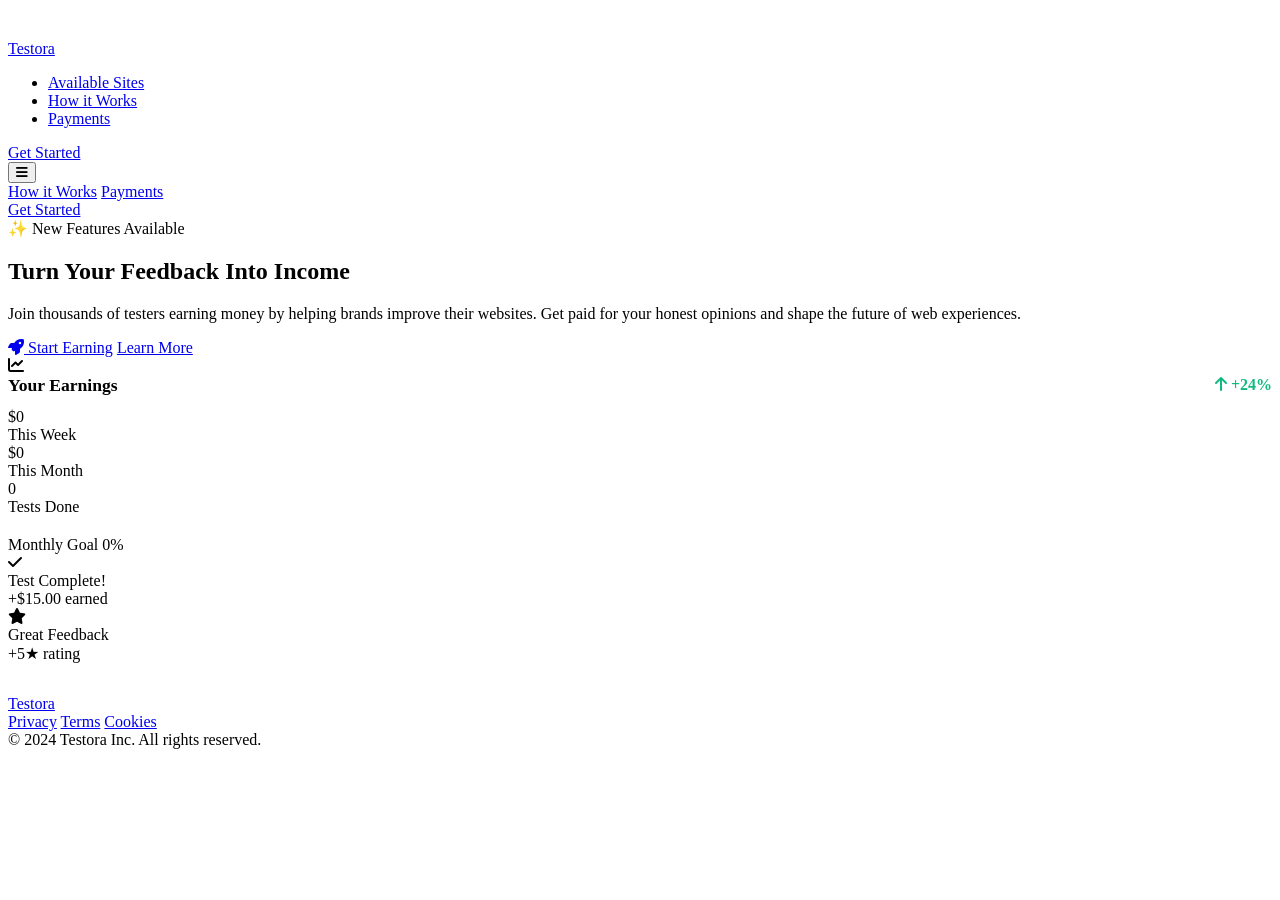
==== commit 5ee86247: "Add files via upload" ====
--- a/index.html
+++ b/index.html
@@ -8,12 +8,12 @@
     <link rel="preconnect" href="https://fonts.gstatic.com" crossorigin>
     <link href="https://fonts.googleapis.com/css2?family=Inter:wght@400;500;600;700;800&display=swap" rel="stylesheet">
     <link rel="stylesheet" href="https://cdnjs.cloudflare.com/ajax/libs/font-awesome/6.4.0/css/all.min.css">
-    <link rel="stylesheet" href="css/style.css">
+<link rel="stylesheet" href="css/style.css">
 </head>
-<body>
-    <nav class="navbar">
+<body class="page-transition">
+    <nav class="navbar glass-nav">
         <div class="nav-container">
-            <a href="" class="logo">
+            <a href="javascript:void(0)" class="logo">
                 <div class="logo-icon">
                     <svg width="28" height="28" viewBox="0 0 40 40" fill="none" xmlns="http://www.w3.org/2000/svg">
                         <rect x="2" y="6" width="36" height="26" rx="4" stroke="white" stroke-width="2.5" fill="none"/>
@@ -31,9 +31,8 @@
                 <li><a href="how-it-works.html" class="nav-link">How it Works</a></li>
                 <li><a href="payment.html" class="nav-link">Payments</a></li>
             </ul>
-            <div class="nav-actions" id="navActions">
-                <a href="login.html" class="btn btn-login">Sign In</a>
-                <a href="register.html" class="btn btn-primary">Sign Up</a>
+<div class="nav-actions" id="navActions">
+                <a href="register.html" class="btn btn-primary">Get Started</a>
             </div>
             <button class="mobile-menu-btn" id="mobileMenuBtn">
                 <i class="fas fa-bars"></i>
@@ -45,8 +44,7 @@
         <a href="how-it-works.html" class="mobile-link">How it Works</a>
         <a href="payment.html" class="mobile-link">Payments</a>
         <div class="mobile-cta" id="mobileCta">
-            <a href="login.html" class="btn btn-login">Sign In</a>
-            <a href="register.html" class="btn btn-primary">Sign Up</a>
+            <a href="register.html" class="btn btn-primary">Get Started</a>
         </div>
     </div>
 
@@ -66,32 +64,40 @@
                     <a href="how-it-works.html" class="btn btn-secondary btn-lg">Learn More</a>
                 </div>
             </div>
-            <div class="hero-visual animate-slide-up stagger-2">
-                <div class="hero-image-container">
-                    <div class="hero-card">
-                        <div class="hero-card-image">
-                            <div class="hero-card-icon"><i class="fas fa-chart-line"></i></div>
+            <div class="hero-visual animate-slide-up stagger-2" style="opacity: 1;">
+                <div class="hero-card reveal" style="opacity: 1; transform: none;">
+                    <div class="hero-card-image">
+                        <div class="hero-card-icon"><i class="fas fa-chart-line"></i></div>
+                    </div>
+                    <div class="hero-card-body">
+                        <div style="display:flex;justify-content:space-between;align-items:center;margin-bottom:12px;">
+                            <span style="font-weight:700;font-size:1.1rem;color:var(--text-primary);">Your Earnings</span>
+                            <span style="color:#10b981;font-weight:600;"><i class="fas fa-arrow-up"></i> +24%</span>
                         </div>
-                        <div class="hero-card-body">
-                            <div style="display:flex;justify-content:space-between;align-items:center;margin-bottom:12px;">
-                                <span style="font-weight:700;font-size:1.1rem;">Your Earnings</span>
-                                <span style="color:#10b981;font-weight:600;"><i class="fas fa-arrow-up"></i> +24%</span>
+                        <div class="hero-card-stats">
+                            <div class="hero-stat"><div class="hero-stat-value live-counter" data-target="127" data-prefix="$" data-currency="true" data-duration="2000">$0</div><div class="hero-stat-label">This Week</div></div>
+                            <div class="hero-stat"><div class="hero-stat-value live-counter" data-target="458" data-prefix="$" data-currency="true" data-duration="2000">$0</div><div class="hero-stat-label">This Month</div></div>
+                            <div class="hero-stat"><div class="hero-stat-value live-counter" data-target="12" data-duration="1500">0</div><div class="hero-stat-label">Tests Done</div></div>
+                        </div>
+                        <!-- Progress bar -->
+                        <div class="progress-bar-container" style="margin-top: 20px;">
+                            <div class="progress-bar-header">
+                                <span class="progress-bar-label">Monthly Goal</span>
+                                <span class="progress-label-value">0%</span>
                             </div>
-                            <div class="hero-card-stats">
-                                <div class="hero-stat"><div class="hero-stat-value">$127</div><div class="hero-stat-label">This Week</div></div>
-                                <div class="hero-stat"><div class="hero-stat-value">$458</div><div class="hero-stat-label">This Month</div></div>
-                                <div class="hero-stat"><div class="hero-stat-value">12</div><div class="hero-stat-label">Tests Done</div></div>
+                            <div class="progress-track">
+                                <div class="progress-fill" data-progress="65" data-duration="1500"></div>
                             </div>
                         </div>
                     </div>
-                    <div class="floating-badge floating-badge-1">
-                        <div class="floating-badge-icon green"><i class="fas fa-check"></i></div>
-                        <div><div class="floating-badge-text">Test Complete!</div><div class="floating-badge-sub">+$15.00 earned</div></div>
-                    </div>
-                    <div class="floating-badge floating-badge-2">
-                        <div class="floating-badge-icon purple"><i class="fas fa-star"></i></div>
-                        <div><div class="floating-badge-text">Great Feedback</div><div class="floating-badge-sub">+5★ rating</div></div>
-                    </div>
+                </div>
+                <div class="floating-badge floating-badge-1">
+                    <div class="floating-badge-icon green"><i class="fas fa-check"></i></div>
+                    <div><div class="floating-badge-text">Test Complete!</div><div class="floating-badge-sub">+$15.00 earned</div></div>
+                </div>
+                <div class="floating-badge floating-badge-2">
+                    <div class="floating-badge-icon purple"><i class="fas fa-star"></i></div>
+                    <div><div class="floating-badge-text">Great Feedback</div><div class="floating-badge-sub">+5★ rating</div></div>
                 </div>
             </div>
         </div>
@@ -100,7 +106,7 @@
     <footer class="footer">
         <div class="footer-container">
             <div class="footer-brand">
-                <a href="" class="logo">
+                <a href="javascript:void(0)" class="logo">
                     <div class="logo-icon">
                         <svg width="28" height="28" viewBox="0 0 40 40" fill="none" xmlns="http://www.w3.org/2000/svg">
                             <rect x="2" y="6" width="36" height="26" rx="4" stroke="white" stroke-width="2.5" fill="none"/>
@@ -123,6 +129,8 @@
         </div>
     </footer>
 
+    <script src="js/theme.js"></script>
+    <script src="js/animations.js"></script>
     <script type="module" src="js/app.js"></script>
 </body>
 </html>
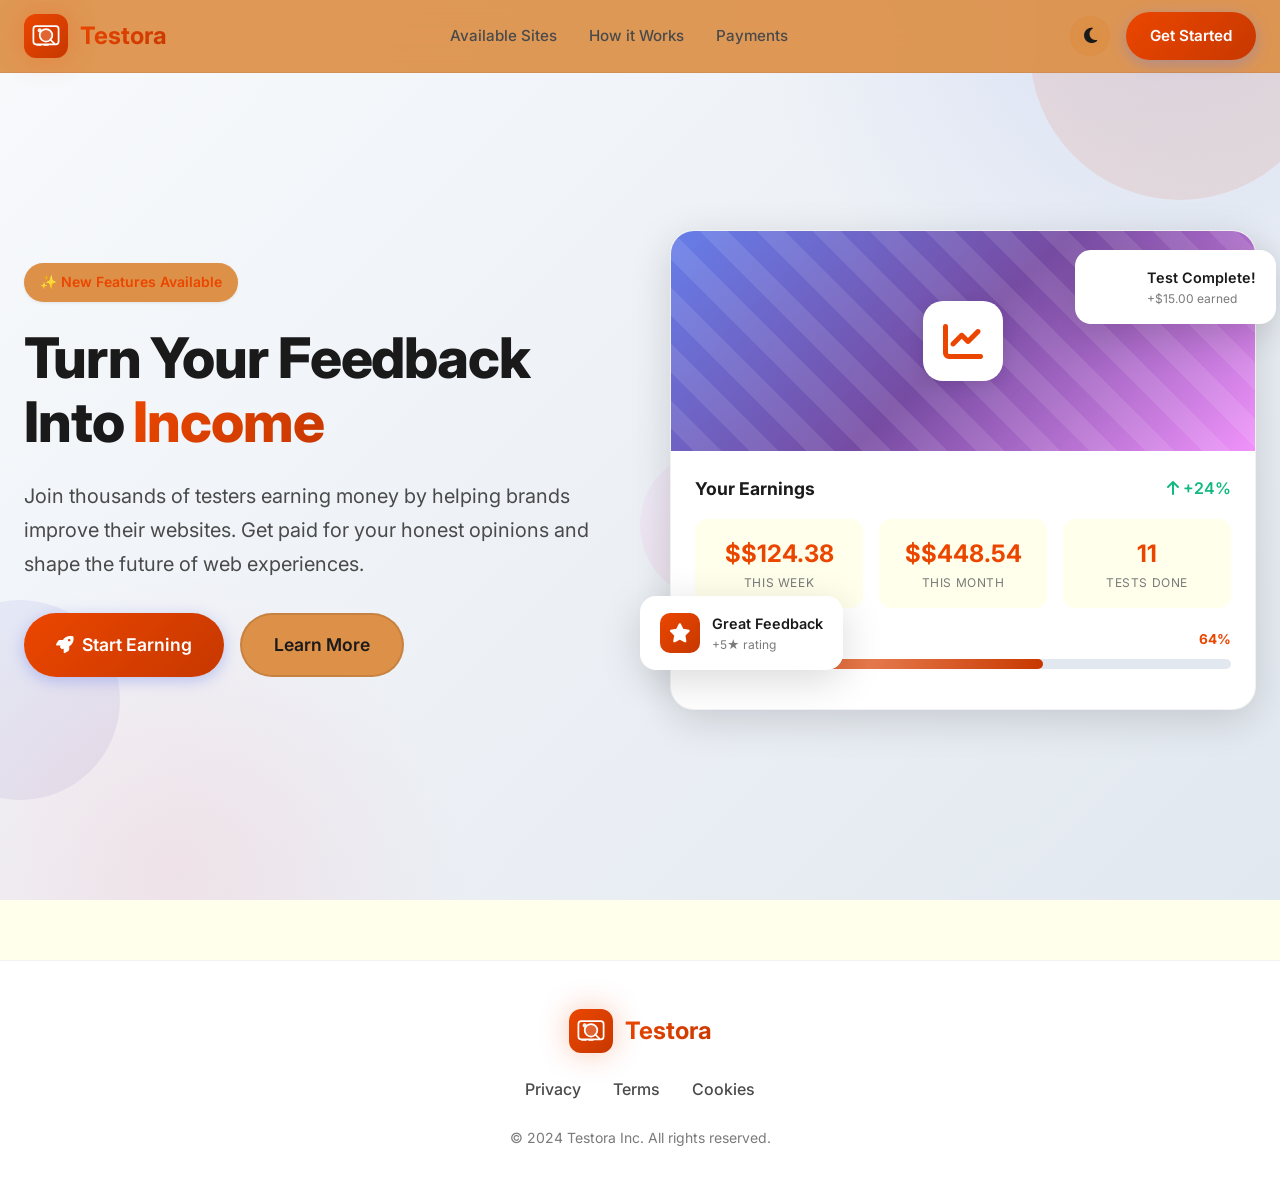
==== commit f966888e: "Change logo link from void to index.html" ====
--- a/index.html
+++ b/index.html
@@ -106,7 +106,7 @@
     <footer class="footer">
         <div class="footer-container">
             <div class="footer-brand">
-                <a href="javascript:void(0)" class="logo">
+                <a href="index.html" class="logo">
                     <div class="logo-icon">
                         <svg width="28" height="28" viewBox="0 0 40 40" fill="none" xmlns="http://www.w3.org/2000/svg">
                             <rect x="2" y="6" width="36" height="26" rx="4" stroke="white" stroke-width="2.5" fill="none"/>
--- a/css/style.css
+++ b/css/style.css
@@ -0,0 +1,1411 @@
+/* ============================================
+   TESTORA - Main Stylesheet (GitHub Pages)
+   ============================================ */
+
+* { margin: 0; padding: 0; box-sizing: border-box; }
+
+/* ─── LIGHT THEME (default) ──────────────── */
+:root {
+    --primary-gradient: linear-gradient(135deg, #EB4600 0%, #c73800 100%);
+    --primary-gradient-hover: linear-gradient(135deg, #d54e00 0%, #b53000 100%);
+    --accent-gradient: linear-gradient(135deg, #EB4600 0%, #FFFFEB 100%);
+    --primary: #EB4600;
+    --primary-dark: #c73800;
+    --success: #10b981;
+    --warning: #f59e0b;
+    --danger: #ef4444;
+    --bg-primary: #FFFFEB;
+    --bg-secondary: #DD9047;
+    --bg-dark: #1a1a2e;
+    --bg-card: #DD9047;
+    --text-primary: #1a1a1a;
+    --text-secondary: #4a4a4a;
+    --text-muted: #7a7a7a;
+    --shadow-sm: 0 1px 3px rgba(0,0,0,0.08);
+    --shadow-md: 0 4px 15px rgba(0,0,0,0.1);
+    --shadow-lg: 0 10px 40px rgba(0,0,0,0.15);
+    --shadow-glow: 0 0 30px rgba(235,70,0,0.3);
+    --radius-sm: 8px;
+    --radius-md: 12px;
+    --radius-lg: 16px;
+    --radius-xl: 24px;
+    --radius-full: 50px;
+    --transition-fast: 0.2s ease;
+    --transition-normal: 0.3s ease;
+    --transition-smooth: 0.4s cubic-bezier(0.4,0,0.2,1);
+    --glass-bg: rgba(221,144,71,0.85);
+    --glass-border: rgba(221,144,71,0.4);
+    --glass-shadow: 0 8px 32px rgba(0,0,0,0.1);
+    --navbar-bg: rgba(221,144,71,0.92);
+    --card-bg: #ffffff;
+    --hero-bg: linear-gradient(135deg, #f8fafc 0%, #e2e8f0 100%);
+    --sites-bg: linear-gradient(180deg, #f8fafc 0%, #e2e8f0 100%);
+    --auth-bg: linear-gradient(135deg, #f8fafc 0%, #e2e8f0 100%);
+    --footer-bg: #ffffff;
+    --footer-border: rgba(0,0,0,0.05);
+    --input-bg: #f8fafc;
+    --input-border: #e2e8f0;
+    --site-card-bg: linear-gradient(135deg, #1a1a2e, #16162a);
+    --site-card-border: rgba(255,255,255,0.05);
+    --site-card-text: #fff;
+    --progress-bg: #e2e8f0;
+}
+
+/* ─── DARK THEME ──────────────────────────── */
+[data-theme="dark"] {
+    --primary-gradient: linear-gradient(135deg, #ff6b35 0%, #EB4600 100%);
+    --primary: #ff6b35;
+    --primary-dark: #EB4600;
+    --bg-primary: #0f0f1a;
+    --bg-secondary: #1a1a2e;
+    --bg-dark: #0a0a14;
+    --bg-card: #1a1a2e;
+    --text-primary: #e5e7eb;
+    --text-secondary: #9ca3af;
+    --text-muted: #6b7280;
+    --shadow-sm: 0 1px 3px rgba(0,0,0,0.3);
+    --shadow-md: 0 4px 15px rgba(0,0,0,0.4);
+    --shadow-lg: 0 10px 40px rgba(0,0,0,0.5);
+    --shadow-glow: 0 0 30px rgba(255,107,53,0.3);
+    --glass-bg: rgba(26,26,46,0.85);
+    --glass-border: rgba(255,255,255,0.08);
+    --glass-shadow: 0 8px 32px rgba(0,0,0,0.3);
+    --navbar-bg: rgba(15,15,26,0.95);
+    --card-bg: #1a1a2e;
+    --hero-bg: linear-gradient(135deg, #0f0f1a 0%, #1a1a2e 100%);
+    --sites-bg: linear-gradient(180deg, #0f0f1a 0%, #1a1a2e 100%);
+    --auth-bg: linear-gradient(135deg, #0f0f1a 0%, #1a1a2e 100%);
+    --footer-bg: #0f0f1a;
+    --footer-border: rgba(255,255,255,0.05);
+    --input-bg: #1a1a2e;
+    --input-border: #374151;
+    --site-card-bg: linear-gradient(135deg, #1e1e3a, #16162a);
+    --site-card-border: rgba(255,255,255,0.08);
+    --site-card-text: #e5e7eb;
+    --progress-bg: #374151;
+}
+
+body {
+    font-family: 'Inter', -apple-system, BlinkMacSystemFont, 'Segoe UI', Roboto, sans-serif;
+    background: var(--bg-primary);
+    color: var(--text-primary);
+    line-height: 1.6;
+    overflow-x: hidden;
+    transition: background var(--transition-normal), color var(--transition-normal);
+}
+
+/* ─── PAGE TRANSITIONS ─────────────────────── */
+.page-transition {
+    opacity: 0;
+    transform: translateY(10px);
+    transition: opacity 0.3s ease, transform 0.3s ease;
+}
+.page-visible {
+    opacity: 1;
+    transform: translateY(0);
+}
+
+/* ─── SCROLL REVEAL ────────────────────────── */
+.reveal {
+    opacity: 0;
+    transform: translateY(30px);
+    transition: opacity 0.6s ease, transform 0.6s ease;
+}
+.reveal.revealed {
+    opacity: 1;
+    transform: translateY(0);
+}
+.reveal.revealed-left {
+    opacity: 1;
+    transform: translateX(0);
+}
+.reveal-scale {
+    opacity: 0;
+    transform: scale(0.9);
+    transition: opacity 0.6s ease, transform 0.6s ease;
+}
+.reveal-scale.revealed {
+    opacity: 1;
+    transform: scale(1);
+}
+.stagger-children > * {
+    opacity: 0;
+    transform: translateY(20px);
+    transition: opacity 0.5s ease, transform 0.5s ease;
+}
+.stagger-children > *.revealed {
+    opacity: 1;
+    transform: translateY(0);
+}
+
+/* ─── ANIMATIONS ─────────────────────────── */
+@keyframes float {
+    0%, 100% { transform: translateY(0); }
+    50% { transform: translateY(-10px); }
+}
+@keyframes pulse-glow {
+    0%, 100% { box-shadow: 0 0 20px rgba(235,70,0,0.4); }
+    50% { box-shadow: 0 0 40px rgba(235,70,0,0.6); }
+}
+@keyframes gradient-shift {
+    0% { background-position: 0% 50%; }
+    50% { background-position: 100% 50%; }
+    100% { background-position: 0% 50%; }
+}
+@keyframes slide-up {
+    from { opacity: 0; transform: translateY(30px); }
+    to { opacity: 1; transform: translateY(0); }
+}
+@keyframes fade-in {
+    from { opacity: 0; }
+    to { opacity: 1; }
+}
+@keyframes scale-in {
+    from { opacity: 0; transform: scale(0.9); }
+    to { opacity: 1; transform: scale(1); }
+}
+.animate-slide-up { animation: slide-up 0.6s ease forwards; }
+
+/* ─── GLASSMORPHISM ──────────────────────── */
+.glass {
+    background: var(--glass-bg);
+    backdrop-filter: blur(20px);
+    -webkit-backdrop-filter: blur(20px);
+    border: 1px solid var(--glass-border);
+    box-shadow: var(--glass-shadow);
+}
+.glass-card {
+    background: var(--card-bg);
+    backdrop-filter: blur(16px);
+    -webkit-backdrop-filter: blur(16px);
+    border: 1px solid var(--glass-border);
+    border-radius: var(--radius-xl);
+    box-shadow: var(--glass-shadow);
+    transition: all var(--transition-normal);
+}
+.glass-card:hover {
+    box-shadow: var(--shadow-lg);
+    transform: translateY(-4px);
+    border-color: var(--primary);
+}
+.glass-card::before {
+    content: '';
+    position: absolute;
+    top: 0; left: 0; right: 0;
+    height: 1px;
+    background: linear-gradient(90deg, transparent, rgba(255,255,255,0.3), transparent);
+}
+.glass-nav {
+    background: var(--navbar-bg);
+    backdrop-filter: blur(20px);
+    -webkit-backdrop-filter: blur(20px);
+}
+
+/* ─── THEME TOGGLE ──────────────────────────── */
+.theme-toggle-btn {
+    background: var(--glass-bg);
+    border: 1px solid var(--glass-border);
+    border-radius: var(--radius-full);
+    width: 40px;
+    height: 40px;
+    display: flex;
+    align-items: center;
+    justify-content: center;
+    cursor: pointer;
+    color: var(--text-primary);
+    font-size: 1.1rem;
+    transition: all var(--transition-normal);
+    backdrop-filter: blur(10px);
+}
+.theme-toggle-btn:hover {
+    transform: scale(1.1);
+    box-shadow: var(--shadow-glow);
+    border-color: var(--primary);
+}
+
+/* ─── PROGRESS BARS ──────────────────────────── */
+.progress-bar-container {
+    width: 100%;
+    margin: 16px 0;
+}
+.progress-bar-header {
+    display: flex;
+    justify-content: space-between;
+    align-items: center;
+    margin-bottom: 8px;
+}
+.progress-bar-label {
+    font-size: 0.9rem;
+    font-weight: 600;
+    color: var(--text-primary);
+}
+.progress-label-value {
+    font-size: 0.85rem;
+    font-weight: 700;
+    color: var(--primary);
+}
+.progress-track {
+    width: 100%;
+    height: 10px;
+    background: var(--progress-bg);
+    border-radius: var(--radius-full);
+    overflow: hidden;
+    position: relative;
+}
+.progress-fill {
+    height: 100%;
+    background: var(--primary-gradient);
+    border-radius: var(--radius-full);
+    width: 0%;
+    transition: width 0.1s ease;
+    position: relative;
+}
+.progress-fill::after {
+    content: '';
+    position: absolute;
+    top: 0; left: 0; right: 0; bottom: 0;
+    background: linear-gradient(90deg, transparent, rgba(255,255,255,0.3), transparent);
+    animation: shimmer 2s infinite;
+}
+@keyframes shimmer {
+    0% { transform: translateX(-100%); }
+    100% { transform: translateX(100%); }
+}
+
+/* ─── FLOATING SHAPES ──────────────────────────── */
+.floating-shapes {
+    position: absolute;
+    top: 0; left: 0;
+    width: 100%; height: 100%;
+    pointer-events: none;
+    overflow: hidden;
+    z-index: 0;
+}
+.shape {
+    position: absolute;
+    border-radius: 50%;
+    opacity: 0.1;
+    animation: float 6s ease-in-out infinite;
+}
+.shape-1 {
+    width: 300px; height: 300px;
+    background: var(--primary-gradient);
+    top: -100px; right: -50px;
+    animation-delay: 0s;
+}
+.shape-2 {
+    width: 200px; height: 200px;
+    background: linear-gradient(135deg, #667eea, #764ba2);
+    bottom: 100px; left: -80px;
+    animation-delay: -2s;
+}
+.shape-3 {
+    width: 150px; height: 150px;
+    background: linear-gradient(135deg, #f093fb, #f5576c);
+    top: 50%; left: 50%;
+    animation-delay: -4s;
+}
+
+/* ─── NAVBAR ──────────────────────────────── */
+.navbar {
+    background: var(--navbar-bg);
+    backdrop-filter: blur(20px);
+    -webkit-backdrop-filter: blur(20px);
+    border-bottom: 1px solid var(--footer-border);
+    position: fixed;
+    top: 0; left: 0; right: 0;
+    z-index: 1000;
+    padding: 12px 0;
+    transition: all var(--transition-normal);
+}
+.navbar.scrolled {
+    background: var(--navbar-bg);
+    box-shadow: var(--shadow-md);
+}
+.nav-container {
+    max-width: 1280px;
+    margin: 0 auto;
+    padding: 0 24px;
+    display: flex;
+    align-items: center;
+    justify-content: space-between;
+}
+.logo {
+    display: flex;
+    align-items: center;
+    gap: 12px;
+    text-decoration: none;
+}
+.logo-icon {
+    width: 44px; height: 44px;
+    background: var(--primary-gradient);
+    border-radius: 12px;
+    display: flex;
+    align-items: center;
+    justify-content: center;
+    color: white;
+    box-shadow: var(--shadow-glow);
+    animation: pulse-glow 3s ease-in-out infinite;
+    overflow: hidden;
+}
+.logo-text {
+    font-weight: 700;
+    font-size: 1.5rem;
+    background: var(--primary-gradient);
+    -webkit-background-clip: text;
+    -webkit-text-fill-color: transparent;
+    background-clip: text;
+}
+.nav-links {
+    display: flex;
+    align-items: center;
+    gap: 32px;
+    list-style: none;
+}
+.nav-link {
+    text-decoration: none;
+    color: var(--text-secondary);
+    font-weight: 500;
+    font-size: 0.95rem;
+    transition: all var(--transition-fast);
+    position: relative;
+}
+.nav-link::after {
+    content: '';
+    position: absolute;
+    bottom: -4px; left: 0;
+    width: 0; height: 2px;
+    background: var(--primary-gradient);
+    transition: width var(--transition-normal);
+}
+.nav-link:hover { color: var(--primary); }
+.nav-link:hover::after { width: 100%; }
+
+.nav-actions { display: flex; align-items: center; gap: 16px; }
+
+/* ─── BUTTONS ─────────────────────────────── */
+.btn {
+    text-decoration: none;
+    padding: 12px 24px;
+    border-radius: var(--radius-full);
+    font-weight: 600;
+    font-size: 0.95rem;
+    transition: all var(--transition-normal);
+    cursor: pointer;
+    display: inline-flex;
+    align-items: center;
+    justify-content: center;
+    gap: 8px;
+    border: none;
+}
+.btn-login {
+    background: var(--primary-gradient);
+    color: white;
+    box-shadow: 0 2px 10px rgba(235,70,0,0.3);
+}
+.btn-login:hover {
+    transform: translateY(-2px);
+    box-shadow: 0 4px 25px rgba(235,70,0,0.4);
+}
+.btn-primary {
+    background: var(--primary-gradient);
+    color: white;
+    box-shadow: 0 4px 15px rgba(102,126,234,0.4);
+    position: relative;
+    overflow: hidden;
+}
+.btn-primary::before {
+    content: '';
+    position: absolute;
+    top: 0; left: -100%;
+    width: 100%; height: 100%;
+    background: linear-gradient(90deg, transparent, rgba(255,255,255,0.3), transparent);
+    transition: left 0.5s;
+}
+.btn-primary:hover::before { left: 100%; }
+.btn-primary:hover {
+    transform: translateY(-3px);
+    box-shadow: 0 8px 25px rgba(102,126,234,0.5);
+}
+.btn-secondary {
+    background: var(--bg-card);
+    color: var(--text-primary);
+    border: 2px solid rgba(0,0,0,0.1);
+}
+.btn-secondary:hover {
+    border-color: var(--primary);
+    color: var(--primary);
+    transform: translateY(-2px);
+}
+.btn-lg { padding: 16px 32px; font-size: 1.1rem; }
+
+/* ─── USER MENU ───────────────────────────── */
+.user-menu { position: relative; }
+.user-avatar {
+    display: flex;
+    align-items: center;
+    gap: 8px;
+    background: linear-gradient(135deg, rgba(235,70,0,0.15), rgba(199,56,0,0.15));
+    border: 2px solid rgba(235,70,0,0.3);
+    border-radius: var(--radius-full);
+    padding: 12px 20px;
+    color: var(--primary);
+    font-weight: 600;
+    cursor: pointer;
+    transition: all var(--transition-normal);
+    white-space: nowrap;
+    box-shadow: var(--shadow-sm);
+}
+.user-avatar:hover {
+    background: var(--primary-gradient);
+    color: white;
+}
+.user-avatar i { font-size: 0.8rem; transition: transform var(--transition-fast); }
+.user-menu:hover .user-avatar i { transform: rotate(180deg); }
+.user-dropdown {
+    position: absolute;
+    top: 100%; right: 0;
+    min-width: 220px;
+    background: var(--bg-card);
+    border-radius: var(--radius-lg);
+    box-shadow: var(--shadow-lg);
+    border: 1px solid rgba(0,0,0,0.08);
+    transition: all var(--transition-normal);
+    z-index: 1001;
+    overflow: hidden;
+    opacity: 0;
+    visibility: hidden;
+}
+.user-menu:hover .user-dropdown,
+.user-dropdown.active {
+    opacity: 1;
+    visibility: visible;
+}
+.user-dropdown a {
+    display: flex;
+    align-items: center;
+    gap: 12px;
+    padding: 14px 20px;
+    color: var(--text-primary);
+    text-decoration: none;
+    font-weight: 500;
+    font-size: 0.95rem;
+    transition: all var(--transition-fast);
+    border-bottom: 1px solid rgba(0,0,0,0.03);
+}
+.user-dropdown a:last-child { border-bottom: none; }
+.user-dropdown a:hover {
+    background: linear-gradient(135deg, rgba(102,126,234,0.08), rgba(118,75,162,0.08));
+    color: var(--primary);
+    padding-left: 28px;
+}
+.user-initials { font-size: 1.1rem; font-weight: 700; min-width: 28px; }
+
+/* ─── MOBILE MENU ─────────────────────────── */
+.mobile-menu-btn {
+    display: none;
+    background: none;
+    border: none;
+    font-size: 1.5rem;
+    cursor: pointer;
+    color: var(--text-primary);
+    padding: 8px;
+}
+.mobile-menu {
+    display: none;
+    position: fixed;
+    top: 70px; left: 0; right: 0;
+    background: rgba(221,144,71,0.98);
+    backdrop-filter: blur(20px);
+    padding: 24px;
+    flex-direction: column;
+    gap: 16px;
+    box-shadow: var(--shadow-lg);
+    border-bottom: 1px solid rgba(0,0,0,0.05);
+    z-index: 999;
+}
+.mobile-menu.active { display: flex; }
+.mobile-link {
+    color: var(--text-secondary);
+    text-decoration: none;
+    font-size: 1.1rem;
+    font-weight: 500;
+    padding: 12px 0;
+    border-bottom: 1px solid rgba(0,0,0,0.05);
+    transition: color var(--transition-fast);
+}
+.mobile-link:hover { color: var(--primary); }
+.mobile-cta {
+    display: flex;
+    flex-direction: column;
+    gap: 12px;
+    margin-top: 8px;
+}
+.mobile-cta .mobile-link {
+    padding: 16px;
+    background: var(--bg-primary);
+    border-radius: var(--radius-md);
+    border: 1px solid rgba(0,0,0,0.05);
+    transition: all var(--transition-normal);
+}
+
+@media (max-width: 768px) {
+    .nav-links, .nav-actions { display: none; }
+    .mobile-menu-btn { display: block; }
+}
+
+/* ─── HERO SECTION ────────────────────────── */
+.hero {
+    position: relative;
+    min-height: 100vh;
+    display: flex;
+    align-items: center;
+    padding: 120px 24px 80px;
+    overflow: hidden;
+    background: var(--hero-bg);
+}
+.hero::before {
+    content: '';
+    position: absolute;
+    top: -50%; right: -20%;
+    width: 800px; height: 800px;
+    background: radial-gradient(circle, rgba(102,126,234,0.15) 0%, transparent 70%);
+    border-radius: 50%;
+}
+.hero::after {
+    content: '';
+    position: absolute;
+    bottom: -30%; left: -10%;
+    width: 600px; height: 600px;
+    background: radial-gradient(circle, rgba(245,87,108,0.1) 0%, transparent 70%);
+    border-radius: 50%;
+}
+.hero-content {
+    max-width: 1280px;
+    margin: 0 auto;
+    width: 100%;
+    display: grid;
+    grid-template-columns: 1fr 1fr;
+    gap: 60px;
+    align-items: center;
+    position: relative;
+    z-index: 1;
+}
+.hero-text { opacity: 0; animation: slide-up 0.8s ease forwards; }
+.badge {
+    display: inline-flex;
+    align-items: center;
+    gap: 8px;
+    background: var(--bg-card);
+    border-radius: var(--radius-full);
+    padding: 8px 16px;
+    font-size: 0.875rem;
+    font-weight: 600;
+    color: var(--primary);
+    margin-bottom: 24px;
+    box-shadow: var(--shadow-sm);
+}
+.hero h1 {
+    font-size: 3.5rem;
+    font-weight: 800;
+    line-height: 1.15;
+    margin-bottom: 24px;
+    color: var(--text-primary);
+    letter-spacing: -0.02em;
+    opacity: 0; animation: slide-up 0.6s ease forwards;
+    animation-delay: 0.2s;
+}
+.hero h1 span {
+    background: var(--primary-gradient);
+    -webkit-background-clip: text;
+    -webkit-text-fill-color: transparent;
+    background-clip: text;
+}
+.hero p {
+    font-size: 1.25rem;
+    color: var(--text-secondary);
+    margin-bottom: 32px;
+    line-height: 1.7;
+    opacity: 0; animation: slide-up 0.6s ease forwards;
+    animation-delay: 0.3s;
+}
+.hero-buttons {
+    display: flex;
+    gap: 16px;
+    flex-wrap: wrap;
+    opacity: 0; animation: slide-up 0.6s ease forwards;
+    animation-delay: 0.4s;
+}
+.hero-visual {
+    position: relative;
+    animation: scale-in 0.8s ease forwards;
+    animation-delay: 0.3s;
+    opacity: 0;
+}
+.hero-card {
+    background: var(--card-bg);
+    border-radius: var(--radius-xl);
+    box-shadow: var(--shadow-lg);
+    overflow: hidden;
+    border: 1px solid var(--footer-border);
+}
+.hero-card-image {
+    width: 100%; height: 220px;
+    background: linear-gradient(135deg, #667eea 0%, #764ba2 50%, #f093fb 100%);
+    display: flex;
+    align-items: center;
+    justify-content: center;
+    position: relative;
+    overflow: hidden;
+}
+.hero-card-image::before {
+    content: '';
+    position: absolute;
+    width: 200%; height: 200%;
+    background: repeating-linear-gradient(45deg, transparent, transparent 20px, rgba(255,255,255,0.1) 20px, rgba(255,255,255,0.1) 40px);
+    animation: gradient-shift 10s linear infinite;
+}
+.hero-card-icon {
+    width: 80px; height: 80px;
+    background: white;
+    border-radius: 20px;
+    display: flex; align-items: center; justify-content: center;
+    font-size: 2.5rem;
+    color: var(--primary);
+    box-shadow: var(--shadow-md);
+    z-index: 1;
+}
+.hero-card-body { padding: 24px; }
+.hero-card-stats {
+    display: grid;
+    grid-template-columns: repeat(3, 1fr);
+    gap: 16px; margin-top: 16px;
+}
+.hero-stat { text-align: center; padding: 16px; background: var(--bg-primary); border-radius: var(--radius-md); }
+.hero-stat-value { font-size: 1.5rem; font-weight: 700; color: var(--primary); }
+.hero-stat-label { font-size: 0.75rem; color: var(--text-muted); text-transform: uppercase; letter-spacing: 0.05em; }
+
+.floating-badge {
+    position: absolute;
+    background: var(--card-bg);
+    border-radius: var(--radius-lg);
+    padding: 16px 20px;
+    box-shadow: var(--shadow-lg);
+    display: flex;
+    align-items: center;
+    gap: 12px;
+    animation: float 4s ease-in-out infinite;
+}
+.floating-badge-1 { top: 20px; right: -20px; }
+.floating-badge-2 { bottom: 40px; left: -30px; animation-delay: -2s; }
+.floating-badge-icon {
+    width: 40px; height: 40px;
+    border-radius: 10px;
+    display: flex; align-items: center; justify-content: center;
+    font-size: 1.2rem; color: white;
+}
+.floating-badge-icon.green { background: var(--teal-gradient); }
+.floating-badge-icon.purple { background: var(--primary-gradient); }
+.floating-badge-text { font-weight: 600; font-size: 0.9rem; }
+.floating-badge-sub { font-size: 0.75rem; color: var(--text-muted); }
+
+@media (max-width: 968px) {
+    .hero-content { grid-template-columns: 1fr; text-align: center; }
+    .hero h1 { font-size: 2.5rem; }
+    .hero-buttons { justify-content: center; }
+    .hero-visual { display: none; }
+}
+
+/* ─── MAIN ────────────────────────────────── */
+main { min-height: calc(100vh - 200px); padding-top: 80px; }
+
+/* ─── FLASH MESSAGES ──────────────────────── */
+.flash-messages { margin-bottom: 24px; }
+.flash-message {
+    padding: 14px 18px;
+    border-radius: var(--radius-md);
+    margin-bottom: 12px;
+    font-size: 0.9rem;
+    display: flex;
+    align-items: center;
+    gap: 10px;
+    animation: slide-up 0.3s ease;
+}
+.flash-message.success {
+    background: linear-gradient(135deg, #d1fae5, #a7f3d0);
+    color: #065f46;
+    border: 1px solid #6ee7b7;
+}
+.flash-message.error {
+    background: linear-gradient(135deg, #fee2e2, #fecaca);
+    color: #991b1b;
+    border: 1px solid #fca5a5;
+}
+.flash-message.info {
+    background: linear-gradient(135deg, #dbeafe, #bfdbfe);
+    color: #1e40af;
+    border: 1px solid #93c5fd;
+}
+
+/* ─── FOOTER ──────────────────────────────── */
+.footer {
+    background: var(--footer-bg);
+    border-top: 1px solid var(--footer-border);
+    padding: 48px 24px 32px;
+    margin-top: 60px;
+}
+.footer-container {
+    max-width: 1200px;
+    margin: 0 auto;
+    display: flex;
+    flex-direction: column;
+    align-items: center;
+    gap: 24px;
+}
+.footer-links { display: flex; gap: 32px; flex-wrap: wrap; justify-content: center; }
+.footer-link {
+    color: var(--text-secondary);
+    text-decoration: none;
+    font-weight: 500;
+    transition: color var(--transition-fast);
+}
+.footer-link:hover { color: var(--primary); }
+.footer-copyright { color: var(--text-muted); font-size: 0.875rem; }
+
+/* ─── SITES PAGE ──────────────────────────── */
+.sites-wrapper {
+    padding: 40px 24px;
+    background: var(--sites-bg);
+    min-height: calc(100vh - 80px);
+    position: relative;
+}
+.sites-header { text-align: center; margin-bottom: 48px; }
+.sites-header h1 {
+    font-size: 2.5rem;
+    font-weight: 800;
+    margin-bottom: 12px;
+    background: var(--primary-gradient);
+    -webkit-background-clip: text;
+    -webkit-text-fill-color: transparent;
+    background-clip: text;
+}
+.sites-header p { color: var(--text-secondary); font-size: 1.1rem; }
+.sites-grid {
+    display: grid;
+    grid-template-columns: repeat(auto-fill, minmax(300px, 1fr));
+    gap: 24px;
+    max-width: 1200px;
+    margin: 0 auto;
+}
+.site-card.hero-card {
+    background: white;
+    border-radius: var(--radius-xl);
+    overflow: hidden;
+    border: 1px solid rgba(0,0,0,0.05);
+    box-shadow: var(--shadow-lg);
+    transition: all var(--transition-normal);
+    animation: slide-up 0.5s ease forwards;
+    opacity: 0;
+}
+.site-card.hero-card:hover {
+    transform: translateY(-8px);
+    box-shadow: 0 20px 40px rgba(102,126,234,0.2);
+}
+.site-card .hero-card-icon {
+    width: 64px; height: 64px;
+    background: white; border-radius: 16px;
+    display: flex; align-items: center; justify-content: center;
+    font-size: 1.8rem; color: #667eea;
+    box-shadow: var(--shadow-md); z-index: 1;
+}
+.site-card .hero-card-body { padding: 24px; }
+.site-card .site-header {
+    display: flex;
+    justify-content: space-between;
+    align-items: center;
+    margin-bottom: 16px;
+}
+.site-card .site-name { font-size: 1.2rem; font-weight: 700; color: var(--text-primary); }
+.site-status {
+    display: flex;
+    align-items: center;
+    gap: 6px;
+    color: var(--success);
+    font-size: 0.85rem;
+    font-weight: 600;
+    background: linear-gradient(135deg, #d1fae5, #a7f3d0);
+    padding: 4px 12px;
+    border-radius: var(--radius-full);
+}
+.status-dot {
+    width: 6px; height: 6px;
+    background: var(--success);
+    border-radius: 50%;
+    animation: pulse-glow 2s ease-in-out infinite;
+}
+.site-pay {
+    font-size: 1.75rem;
+    font-weight: 800;
+    background: linear-gradient(135deg, #667eea 0%, #764ba2 50%, #f093fb 100%);
+    -webkit-background-clip: text;
+    -webkit-text-fill-color: transparent;
+    background-clip: text;
+    margin-bottom: 20px;
+}
+.site-pay span { font-size: 0.9rem; color: var(--text-muted); font-weight: 400; }
+.btn-test {
+    display: block; width: 100%;
+    padding: 14px;
+    background: linear-gradient(135deg, rgba(235,70,0,0.15), rgba(255,255,235,0.9));
+    color: var(--text-primary);
+    text-align: center;
+    text-decoration: none;
+    border-radius: var(--radius-md);
+    font-weight: 600;
+    transition: all var(--transition-normal);
+    box-shadow: 0 2px 10px rgba(235,70,0,0.2);
+    border: 1px solid rgba(235,70,0,0.3);
+    cursor: pointer;
+}
+.btn-test:hover {
+    transform: translateY(-2px);
+    box-shadow: 0 8px 25px rgba(235,70,0,0.4);
+}
+
+/* ─── MODALS ──────────────────────────────── */
+.modal-overlay {
+    display: none;
+    position: fixed;
+    top: 0; left: 0;
+    width: 100%; height: 100%;
+    background: rgba(0,0,0,0.6);
+    backdrop-filter: blur(4px);
+    z-index: 2000;
+    justify-content: center;
+    align-items: center;
+    padding: 24px;
+}
+.modal-overlay.active { display: flex; animation: fade-in 0.3s ease; }
+.modal-content {
+    background: white;
+    border-radius: var(--radius-xl);
+    padding: 40px;
+    max-width: 500px;
+    width: 100%;
+    position: relative;
+    animation: scale-in 0.3s ease;
+    box-shadow: var(--shadow-lg);
+}
+.modal-close {
+    position: absolute;
+    top: 16px; right: 16px;
+    background: none;
+    border: none;
+    font-size: 1.5rem;
+    color: var(--text-muted);
+    cursor: pointer;
+    transition: color var(--transition-fast);
+    width: 36px; height: 36px;
+    border-radius: 50%;
+    display: flex; align-items: center; justify-content: center;
+}
+.modal-close:hover { color: var(--text-primary); background: var(--bg-card); }
+.modal-title { font-size: 1.5rem; font-weight: 700; text-align: center; margin-bottom: 8px; color: var(--text-primary); }
+.modal-subtitle { text-align: center; color: var(--text-secondary); margin-bottom: 32px; }
+.modal-instructions { color: var(--text-secondary); line-height: 1.8; margin-bottom: 28px; padding-left: 0; list-style: none; }
+.modal-instructions li { margin-bottom: 14px; padding-left: 28px; position: relative; }
+.modal-instructions li::before { content: '✓'; position: absolute; left: 0; color: var(--success); font-weight: bold; }
+.modal-buttons { display: flex; gap: 12px; }
+.btn-proceed {
+    flex: 1; padding: 14px 24px;
+    background: var(--primary-gradient);
+    color: white; border: none;
+    border-radius: var(--radius-md);
+    font-weight: 600; cursor: pointer;
+    transition: all var(--transition-normal);
+    box-shadow: 0 4px 15px rgba(102,126,234,0.3);
+}
+.btn-proceed:hover { transform: translateY(-2px); box-shadow: 0 8px 25px rgba(102,126,234,0.4); }
+.btn-cancel {
+    flex: 1; padding: 14px 24px;
+    background: transparent;
+    color: var(--text-secondary);
+    border: 2px solid #e2e8f0;
+    border-radius: var(--radius-md);
+    font-weight: 600; cursor: pointer;
+    transition: all var(--transition-normal);
+}
+.btn-cancel:hover { border-color: var(--text-primary); color: var(--text-primary); }
+
+/* ─── PAYMENT OPTIONS ─────────────────────── */
+.payment-options { display: flex; flex-direction: column; gap: 12px; }
+.payment-option {
+    display: flex; align-items: center; gap: 16px;
+    padding: 16px;
+    background: var(--bg-primary);
+    border-radius: var(--radius-md);
+    cursor: pointer;
+    transition: all var(--transition-normal);
+    border: 2px solid transparent;
+}
+.payment-option:hover { background: var(--bg-card); border-color: var(--primary); transform: translateX(4px); }
+.payment-icon {
+    width: 48px; height: 48px;
+    border-radius: 12px;
+    display: flex; align-items: center; justify-content: center;
+    font-size: 1.3rem; color: white;
+}
+.payment-icon.mpesa { background: linear-gradient(135deg, #00a651, #007f3f); }
+.payment-icon.paypal { background: linear-gradient(135deg, #003087, #009cde); }
+.payment-icon.stripe { background: linear-gradient(135deg, #635bff, #a259ff); }
+.payment-icon.payoneer { background: linear-gradient(135deg, #ff4800, #ff6b2b); }
+.payment-icon.crypto { background: linear-gradient(135deg, #f7931a, #ffc107); }
+.payment-info { flex: 1; }
+.payment-name { font-weight: 600; color: var(--text-primary); }
+.payment-desc { font-size: 0.8rem; color: var(--text-muted); }
+.payment-arrow { color: var(--text-muted); }
+
+/* ─── WARNING MODAL ───────────────────────── */
+.warning-icon {
+    width: 80px; height: 80px;
+    background: linear-gradient(135deg, #fee2e2, #fecaca);
+    border-radius: 50%;
+    display: flex; align-items: center; justify-content: center;
+    margin: 0 auto 20px;
+    font-size: 2rem; color: var(--danger);
+}
+.btn-warning {
+    width: 100%; padding: 14px;
+    background: var(--primary-gradient);
+    color: white; border: none;
+    border-radius: var(--radius-md);
+    font-size: 1rem; font-weight: 600; cursor: pointer;
+    transition: all var(--transition-normal);
+}
+.btn-warning:hover { transform: translateY(-2px); box-shadow: 0 8px 20px rgba(102,126,234,0.4); }
+
+/* ─── HOW IT WORKS ────────────────────────── */
+.how-it-works-wrapper {
+    background: var(--sites-bg);
+    min-height: calc(100vh - 80px);
+}
+.how-it-works-hero { text-align: center; padding: 80px 24px 40px; }
+.how-it-works-hero h1 {
+    font-size: 3rem;
+    font-weight: 800;
+    margin-bottom: 16px;
+    background: var(--primary-gradient);
+    -webkit-background-clip: text;
+    -webkit-text-fill-color: transparent;
+    background-clip: text;
+}
+.how-it-works-hero p { font-size: 1.2rem; color: var(--text-secondary); max-width: 600px; margin: 0 auto; }
+.content-section { max-width: 900px; margin: 0 auto; padding: 40px 24px 80px; }
+.info-card {
+    background: var(--card-bg);
+    border-radius: var(--radius-xl);
+    padding: 48px;
+    box-shadow: var(--shadow-md);
+    border: 1px solid var(--footer-border);
+    margin-bottom: 40px;
+}
+.info-card h2 { font-size: 1.8rem; margin-bottom: 20px; color: var(--text-primary); display: flex; align-items: center; gap: 12px; }
+.info-card p { color: var(--text-secondary); line-height: 1.8; font-size: 1.05rem; }
+.highlight {
+    background: linear-gradient(135deg, rgba(102,126,234,0.15), rgba(118,75,162,0.15));
+    padding: 2px 8px; border-radius: 4px;
+    color: var(--primary-dark); font-weight: 600;
+}
+.process-steps { margin-top: 40px; }
+.process-step {
+    display: flex; align-items: flex-start; gap: 24px;
+    margin-bottom: 36px; padding: 24px;
+    background: var(--bg-primary);
+    border-radius: var(--radius-lg);
+    transition: all var(--transition-normal);
+}
+.process-step:hover { background: var(--card-bg); box-shadow: var(--shadow-md); transform: translateX(8px); }
+.step-icon {
+    width: 64px; height: 64px;
+    background: var(--primary-gradient);
+    border-radius: 16px;
+    display: flex; align-items: center; justify-content: center;
+    font-size: 1.5rem; color: white; flex-shrink: 0;
+}
+.step-content h3 { font-size: 1.3rem; margin-bottom: 8px; color: var(--text-primary); }
+.step-content p { color: var(--text-secondary); line-height: 1.6; margin: 0; }
+
+/* ─── FAQ ──────────────────────────────────── */
+.faq-section { margin-top: 60px; }
+.faq-section h2 { font-size: 2.2rem; text-align: center; margin-bottom: 40px; color: var(--text-primary); }
+.faq-item {
+    background: var(--card-bg);
+    border-radius: var(--radius-lg);
+    padding: 28px;
+    margin-bottom: 20px;
+    border: 1px solid var(--footer-border);
+    transition: all var(--transition-normal);
+}
+.faq-item:hover { box-shadow: var(--shadow-md); border-color: rgba(102,126,234,0.2); }
+.faq-question { font-size: 1.1rem; font-weight: 600; color: var(--text-primary); margin-bottom: 12px; display: flex; align-items: center; gap: 12px; }
+.faq-question i { color: var(--primary); }
+.faq-answer { color: var(--text-secondary); line-height: 1.7; padding-left: 32px; }
+
+/* ─── CTA ──────────────────────────────────── */
+.cta-section {
+    text-align: center;
+    padding: 60px 24px;
+    margin-top: 40px;
+    background: var(--card-bg);
+    border-radius: var(--radius-xl);
+    box-shadow: var(--shadow-md);
+}
+.cta-section h2 { font-size: 2rem; margin-bottom: 12px; color: var(--text-primary); }
+.cta-section p { color: var(--text-secondary); margin-bottom: 28px; font-size: 1.1rem; }
+
+/* ─── FORM STYLES ──────────────────────────── */
+.form-group { margin-bottom: 24px; }
+.form-label { display: block; font-weight: 600; color: var(--text-primary); margin-bottom: 8px; font-size: 0.9rem; }
+.form-input {
+    width: 100%;
+    padding: 16px 20px;
+    border: 2px solid var(--input-border);
+    border-radius: var(--radius-md);
+    font-size: 1rem;
+    transition: all var(--transition-normal);
+    background: var(--input-bg);
+    font-family: 'Inter', sans-serif;
+    color: var(--text-primary);
+}
+.form-input:focus {
+    outline: none;
+    border-color: var(--primary);
+    background: var(--card-bg);
+    box-shadow: 0 0 0 4px rgba(102,126,234,0.1);
+}
+.form-input.error { border-color: var(--danger); }
+.form-error { color: var(--danger); font-size: 0.8rem; margin-top: 4px; display: block; }
+.form-hint { color: var(--text-muted); font-size: 0.8rem; margin-top: 6px; display: block; }
+.form-row { display: grid; grid-template-columns: 1fr 1fr; gap: 16px; }
+@media (max-width: 480px) { .form-row { grid-template-columns: 1fr; } }
+
+/* ─── AUTH PAGES ───────────────────────────── */
+.auth-wrapper {
+    min-height: calc(100vh - 80px);
+    display: flex;
+    align-items: center;
+    justify-content: center;
+    padding: 40px 24px;
+    position: relative;
+    background: var(--auth-bg);
+}
+.auth-card {
+    background: var(--card-bg);
+    border-radius: var(--radius-xl);
+    box-shadow: var(--shadow-lg);
+    padding: 48px;
+    width: 100%;
+    max-width: 480px;
+    position: relative;
+    z-index: 1;
+    border: 1px solid var(--footer-border);
+}
+.auth-header { text-align: center; margin-bottom: 36px; }
+.auth-header h1 {
+    font-size: 2rem;
+    font-weight: 700;
+    margin-bottom: 8px;
+    background: var(--primary-gradient);
+    -webkit-background-clip: text;
+    -webkit-text-fill-color: transparent;
+    background-clip: text;
+}
+.auth-header p { color: var(--text-secondary); font-size: 1rem; }
+.auth-header-icon {
+    width: 64px; height: 64px;
+    background: var(--primary-gradient);
+    border-radius: 16px;
+    display: flex; align-items: center; justify-content: center;
+    margin: 0 auto 20px;
+    font-size: 1.8rem; color: white;
+    box-shadow: 0 8px 20px rgba(102,126,234,0.3);
+}
+.btn-auth {
+    width: 100%; padding: 16px;
+    background: var(--primary-gradient);
+    color: white; border: none;
+    border-radius: var(--radius-md);
+    font-size: 1rem; font-weight: 600; cursor: pointer;
+    transition: all var(--transition-normal);
+    box-shadow: 0 4px 15px rgba(102,126,234,0.4);
+    margin-top: 8px;
+    font-family: 'Inter', sans-serif;
+}
+.btn-auth:hover { transform: translateY(-2px); box-shadow: 0 8px 25px rgba(102,126,234,0.5); }
+.form-links { display: flex; justify-content: space-between; margin-top: 20px; flex-wrap: wrap; gap: 12px; }
+.form-link { color: var(--primary); text-decoration: none; font-size: 0.9rem; font-weight: 500; }
+.form-link:hover { color: var(--primary-dark); text-decoration: underline; }
+.auth-footer { text-align: center; margin-top: 28px; padding-top: 24px; border-top: 1px solid var(--input-border); color: var(--text-secondary); font-size: 0.95rem; }
+.auth-footer a { color: var(--primary); text-decoration: none; font-weight: 600; }
+.auth-footer a:hover { color: var(--primary-dark); }
+
+/* ─── CHECKBOX ─────────────────────────────── */
+.checkbox-group { display: flex; align-items: flex-start; gap: 12px; margin-bottom: 24px; }
+.checkbox-group input { width: 20px; height: 20px; accent-color: var(--primary); margin-top: 2px; cursor: pointer; }
+.checkbox-group label { color: var(--text-secondary); font-size: 0.875rem; line-height: 1.5; cursor: pointer; }
+.checkbox-group label a { color: var(--primary); text-decoration: none; font-weight: 500; }
+
+/* ─── DASHBOARD ────────────────────────────── */
+.home-wrapper { max-width: 1200px; margin: 0 auto; padding: 40px 24px; }
+.dashboard-header { text-align: center; margin-bottom: 48px; }
+.welcome-badge {
+    display: inline-block;
+    background: var(--primary-gradient);
+    color: white;
+    padding: 8px 20px;
+    border-radius: var(--radius-full);
+    font-size: 0.875rem;
+    font-weight: 600;
+    margin-bottom: 16px;
+    box-shadow: 0 4px 15px rgba(102,126,234,0.3);
+}
+.dashboard-header h1 { font-size: 2.5rem; font-weight: 700; margin-bottom: 12px; color: var(--text-primary); }
+.dashboard-header p { font-size: 1.1rem; color: var(--text-secondary); max-width: 600px; margin: 0 auto; }
+.dashboard-stats {
+    display: grid;
+    grid-template-columns: repeat(auto-fit, minmax(240px, 1fr));
+    gap: 24px;
+    margin-bottom: 40px;
+}
+.stat-card {
+    background: var(--card-bg);
+    border-radius: var(--radius-xl);
+    padding: 32px;
+    text-align: center;
+    box-shadow: var(--shadow-md);
+    border: 1px solid var(--footer-border);
+    transition: all var(--transition-normal);
+    position: relative;
+    overflow: hidden;
+}
+.stat-card::before {
+    content: '';
+    position: absolute; top: 0; left: 0; right: 0; height: 4px;
+    background: var(--primary-gradient);
+}
+.stat-card:hover { transform: translateY(-8px); box-shadow: var(--shadow-lg); }
+.stat-icon {
+    width: 60px; height: 60px;
+    background: linear-gradient(135deg, rgba(102,126,234,0.1), rgba(118,75,162,0.1));
+    border-radius: 16px;
+    display: flex; align-items: center; justify-content: center;
+    margin: 0 auto 16px;
+    font-size: 1.5rem; color: var(--primary);
+}
+.stat-value {
+    font-size: 2.5rem;
+    font-weight: 800;
+    background: var(--primary-gradient);
+    -webkit-background-clip: text;
+    -webkit-text-fill-color: transparent;
+    background-clip: text;
+    margin-bottom: 4px;
+}
+.stat-label { color: var(--text-secondary); font-size: 0.95rem; font-weight: 500; }
+.btn-start {
+    display: inline-block;
+    background: var(--primary-gradient);
+    color: white;
+    padding: 18px 48px;
+    border-radius: var(--radius-full);
+    font-size: 1.1rem;
+    font-weight: 600;
+    text-decoration: none;
+    transition: all var(--transition-normal);
+    box-shadow: 0 8px 25px rgba(102,126,234,0.4);
+}
+.btn-start:hover { transform: translateY(-4px); box-shadow: 0 12px 35px rgba(102,126,234,0.5); }
+.withdraw-section { text-align: center; margin-top: 40px; }
+.btn-withdraw {
+    background: var(--accent-gradient);
+    color: white; border: none;
+    padding: 16px 40px;
+    border-radius: var(--radius-full);
+    font-size: 1rem; font-weight: 600; cursor: pointer;
+    transition: all var(--transition-normal);
+    box-shadow: 0 4px 15px rgba(245,87,108,0.4);
+}
+.btn-withdraw:hover:not(:disabled) { transform: translateY(-3px); box-shadow: 0 8px 25px rgba(245,87,108,0.5); }
+.btn-withdraw:disabled { background: #cbd5e1; cursor: not-allowed; box-shadow: none; }
+.withdraw-note { margin-top: 12px; color: var(--text-muted); font-size: 0.9rem; }
+
+/* ─── COOKIE BANNER ────────────────────────── */
+.cookie-banner {
+    display: none;
+    position: fixed;
+    bottom: 0; left: 0; right: 0;
+    background: linear-gradient(135deg, #1a1a2e, #16162a);
+    border-top: 1px solid rgba(1,124,195,0.3);
+    padding: 24px;
+    z-index: 1000;
+    box-shadow: 0 -10px 40px rgba(0,0,0,0.5);
+}
+.cookie-banner.show { display: block; }
+.cookie-banner-content {
+    max-width: 1200px;
+    margin: 0 auto;
+    display: flex;
+    align-items: center;
+    justify-content: space-between;
+    gap: 24px;
+}
+.cookie-banner-text h3 { color: #FFE9D2; font-size: 1.1rem; margin-bottom: 8px; }
+.cookie-banner-text p { color: #9ca3af; font-size: 0.9rem; margin: 0; }
+.cookie-banner-actions { display: flex; align-items: center; gap: 16px; flex-shrink: 0; }
+.cookie-checkbox-wrapper { display: flex; align-items: center; gap: 8px; color: #e5e7eb; font-size: 0.9rem; }
+.cookie-checkbox-wrapper input[type="checkbox"] { width: 18px; height: 18px; accent-color: #017CC3; cursor: pointer; }
+.cookie-checkbox-wrapper label { cursor: pointer; color: #e5e7eb; }
+.btn-accept-cookies {
+    padding: 10px 24px;
+    background: #017CC3;
+    color: white; border: none;
+    border-radius: 8px;
+    font-size: 0.9rem; font-weight: 600; cursor: pointer;
+    transition: background 0.3s;
+}
+.btn-accept-cookies:hover { background: #015a8f; }
+.btn-accept-cookies:disabled { background: #4b5563; cursor: not-allowed; }
+
+/* ─── RESPONSIVE ───────────────────────────── */
+@media (max-width: 768px) {
+    .hero { padding: 100px 20px 60px; }
+    .hero h1 { font-size: 2.2rem; }
+    .hero p { font-size: 1rem; }
+    .auth-card { padding: 32px 24px; }
+    .dashboard-header h1 { font-size: 2rem; }
+    .stat-card { padding: 24px; }
+    .stat-value { font-size: 2rem; }
+    .how-it-works-hero h1 { font-size: 2.2rem; }
+    .info-card { padding: 28px; }
+    .process-step { flex-direction: column; gap: 16px; }
+    .step-icon { width: 56px; height: 56px; }
+}
+
+/* ─── UTILITY ──────────────────────────────── */
+.text-center { text-align: center; }
+.hidden { display: none; }
+.error-message { text-align: center; padding: 40px; color: var(--danger); font-weight: 600; }
+
+/* Flash Messages */
+.flash-messages { margin-bottom: 16px; min-height: 20px; }
+.flash {
+    padding: 12px 16px;
+    border-radius: 8px;
+    font-size: 0.9rem;
+    font-weight: 500;
+    animation: fadeIn 0.3s ease;
+}
+.flash-success {
+    background: rgba(16, 185, 129, 0.15);
+    color: #10b981;
+    border: 1px solid rgba(16, 185, 129, 0.3);
+}
+.flash-error {
+    background: rgba(239, 68, 68, 0.15);
+    color: #ef4444;
+    border: 1px solid rgba(239, 68, 68, 0.3);
+}
+@keyframes fadeIn {
+    from { opacity: 0; transform: translateY(-10px); }
+    to { opacity: 1; transform: translateY(0); }
+}
+
+/* Site Cards */
+.site-card {
+    background: var(--site-card-bg);
+    border: 1px solid var(--site-card-border);
+    border-radius: 16px;
+    padding: 24px;
+    transition: transform 0.3s, box-shadow 0.3s;
+    position: relative;
+}
+.site-card:hover {
+    transform: translateY(-5px);
+    box-shadow: 0 10px 30px rgba(102, 126, 234, 0.2);
+}
+.site-card .site-info h3 {
+    color: var(--site-card-text);
+    font-size: 1.3rem;
+    margin-bottom: 8px;
+}
+.site-card .site-info .site-pay {
+    color: #10b981;
+    font-weight: 700;
+    font-size: 1.1rem;
+    margin-bottom: 12px;
+}
+.site-card .site-status {
+    display: inline-block;
+    padding: 4px 12px;
+    border-radius: 20px;
+    font-size: 0.8rem;
+    font-weight: 600;
+    background: rgba(16, 185, 129, 0.2);
+    color: #10b981;
+}
+.site-card .btn-start-test {
+    margin-top: 16px;
+    width: 100%;
+    padding: 12px;
+    background: var(--primary-gradient);
+    color: #fff;
+    border: none;
+    border-radius: 8px;
+    font-weight: 600;
+    cursor: pointer;
+    transition: all var(--transition-normal);
+}
+.site-card .btn-start-test:hover {
+    opacity: 0.9;
+    transform: translateY(-2px);
+    box-shadow: var(--shadow-glow);
+}
+
+/* User Menu */
+.user-menu {
+    position: relative;
+    display: inline-block;
+}
+.user-name {
+    color: #fff;
+    font-weight: 600;
+    cursor: pointer;
+    padding: 8px 16px;
+    border-radius: 8px;
+    background: rgba(255,255,255,0.1);
+}
+.user-dropdown {
+    display: none;
+    position: absolute;
+    right: 0;
+    top: 100%;
+    background: #1a1a2e;
+    border: 1px solid rgba(255,255,255,0.1);
+    border-radius: 8px;
+    min-width: 160px;
+    z-index: 100;
+    margin-top: 8px;
+}
+.user-dropdown a {
+    display: block;
+    padding: 10px 16px;
+    color: #fff;
+    text-decoration: none;
+    transition: background 0.2s;
+}
+.user-dropdown a:hover {
+    background: rgba(255,255,255,0.1);
+}
+.user-menu:hover .user-dropdown {
+    display: block;
+}
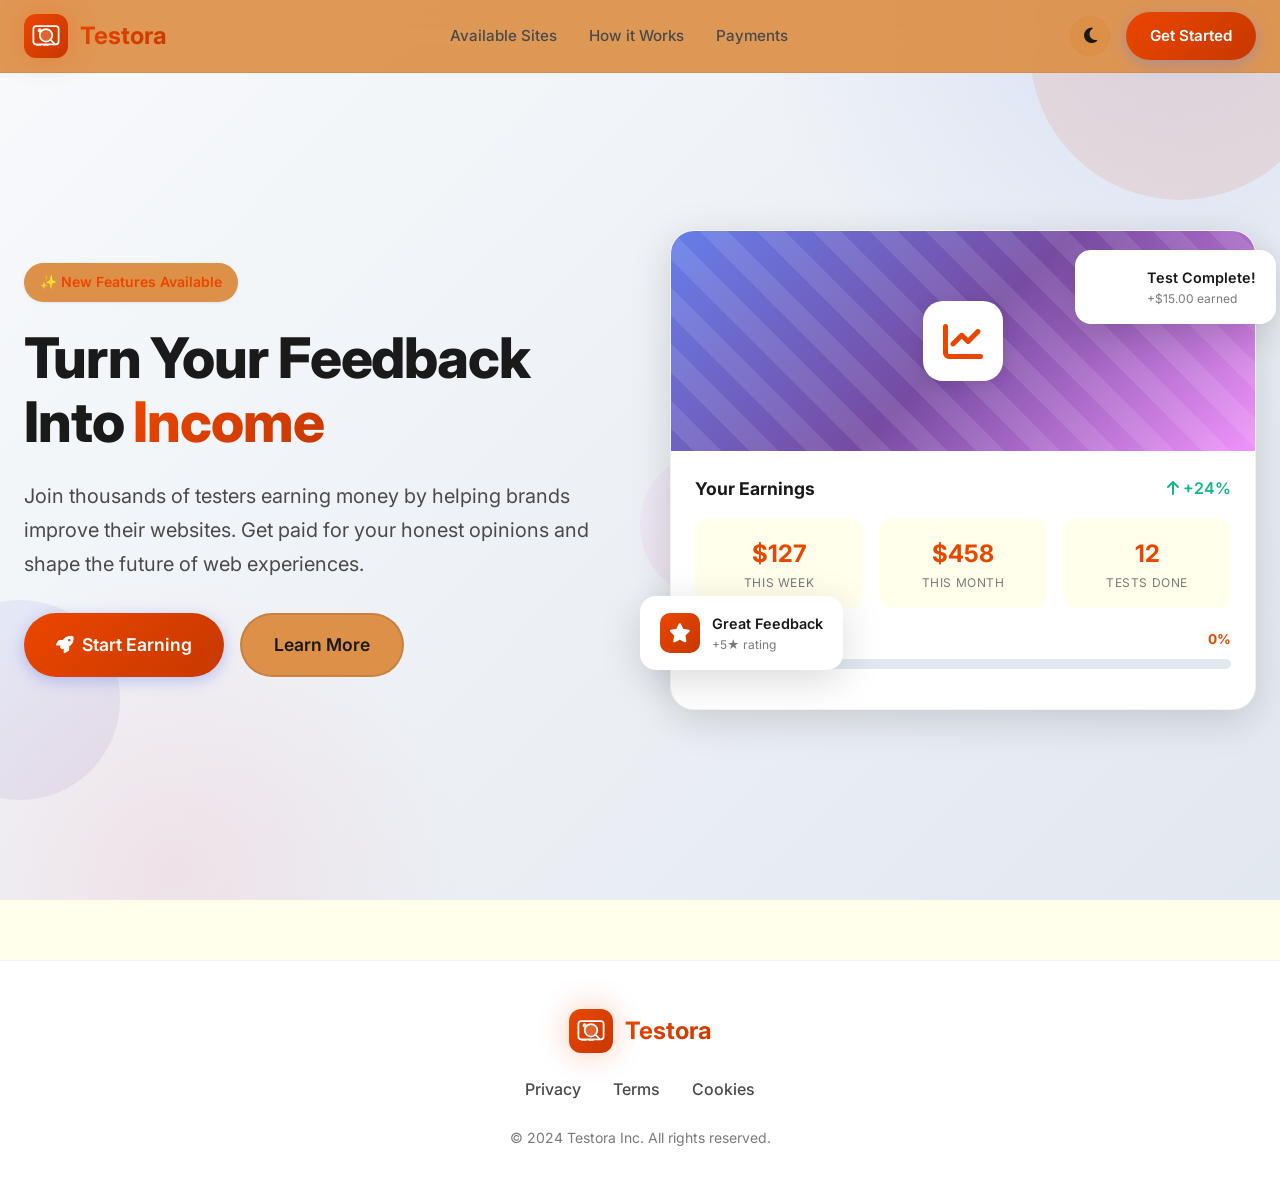
==== commit e5a6c705: "Update earnings and progress bar values in index.html" ====
--- a/index.html
+++ b/index.html
@@ -75,18 +75,18 @@
                             <span style="color:#10b981;font-weight:600;"><i class="fas fa-arrow-up"></i> +24%</span>
                         </div>
                         <div class="hero-card-stats">
-                            <div class="hero-stat"><div class="hero-stat-value live-counter" data-target="127" data-prefix="$" data-currency="true" data-duration="2000">$0</div><div class="hero-stat-label">This Week</div></div>
-                            <div class="hero-stat"><div class="hero-stat-value live-counter" data-target="458" data-prefix="$" data-currency="true" data-duration="2000">$0</div><div class="hero-stat-label">This Month</div></div>
-                            <div class="hero-stat"><div class="hero-stat-value live-counter" data-target="12" data-duration="1500">0</div><div class="hero-stat-label">Tests Done</div></div>
+                            <div class="hero-stat"><div class="hero-stat-value">$127</div><div class="hero-stat-label">This Week</div></div>
+                            <div class="hero-stat"><div class="hero-stat-value">$458</div><div class="hero-stat-label">This Month</div></div>
+                            <div class="hero-stat"><div class="hero-stat-value">12</div><div class="hero-stat-label">Tests Done</div></div>
                         </div>
                         <!-- Progress bar -->
                         <div class="progress-bar-container" style="margin-top: 20px;">
                             <div class="progress-bar-header">
                                 <span class="progress-bar-label">Monthly Goal</span>
-                                <span class="progress-label-value">0%</span>
+                                <span class="progress-label-value">65%</span>
                             </div>
                             <div class="progress-track">
-                                <div class="progress-fill" data-progress="65" data-duration="1500"></div>
+                                <div class="progress-fill" style="width: 65%;"></div>
                             </div>
                         </div>
                     </div>
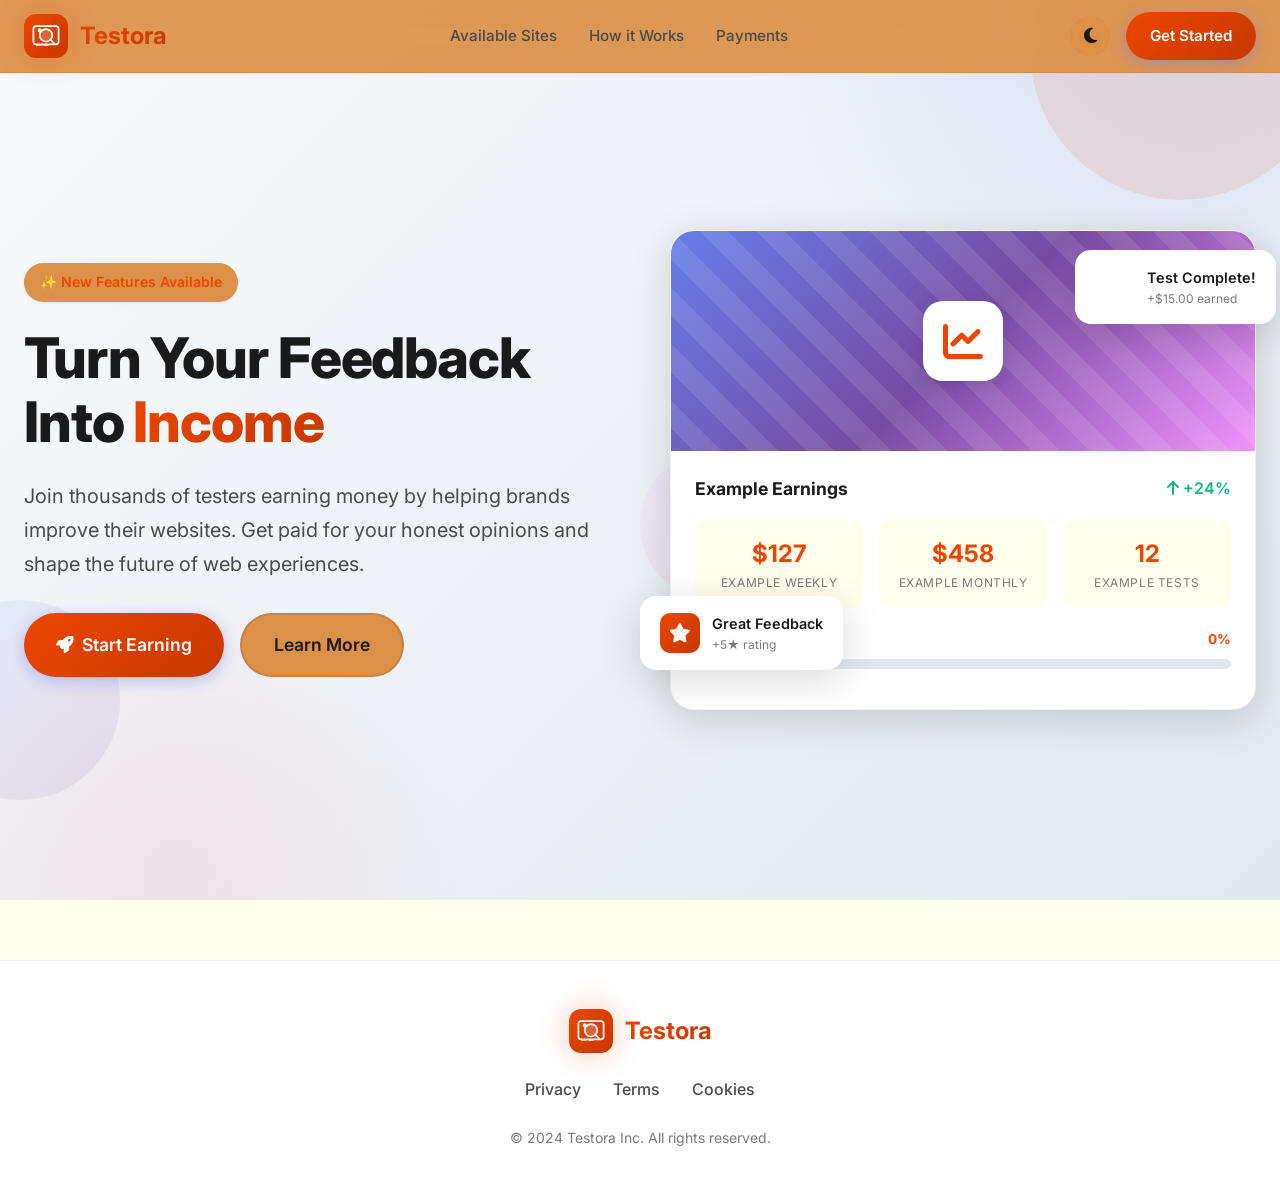
==== commit daac6849: "Fix misleading animations on homepage after registration - index.html: Replaced live-counter and ani" ====
--- a/index.html
+++ b/index.html
@@ -8,7 +8,7 @@
     <link rel="preconnect" href="https://fonts.gstatic.com" crossorigin>
     <link href="https://fonts.googleapis.com/css2?family=Inter:wght@400;500;600;700;800&display=swap" rel="stylesheet">
     <link rel="stylesheet" href="https://cdnjs.cloudflare.com/ajax/libs/font-awesome/6.4.0/css/all.min.css">
-<link rel="stylesheet" href="css/style.css">
+    <link rel="stylesheet" href="css/style.css">
 </head>
 <body class="page-transition">
     <nav class="navbar glass-nav">
@@ -31,7 +31,7 @@
                 <li><a href="how-it-works.html" class="nav-link">How it Works</a></li>
                 <li><a href="payment.html" class="nav-link">Payments</a></li>
             </ul>
-<div class="nav-actions" id="navActions">
+            <div class="nav-actions" id="navActions">
                 <a href="register.html" class="btn btn-primary">Get Started</a>
             </div>
             <button class="mobile-menu-btn" id="mobileMenuBtn">
@@ -71,18 +71,17 @@
                     </div>
                     <div class="hero-card-body">
                         <div style="display:flex;justify-content:space-between;align-items:center;margin-bottom:12px;">
-                            <span style="font-weight:700;font-size:1.1rem;color:var(--text-primary);">Your Earnings</span>
+                            <span style="font-weight:700;font-size:1.1rem;color:var(--text-primary);">Example Earnings</span>
                             <span style="color:#10b981;font-weight:600;"><i class="fas fa-arrow-up"></i> +24%</span>
                         </div>
                         <div class="hero-card-stats">
-                            <div class="hero-stat"><div class="hero-stat-value">$127</div><div class="hero-stat-label">This Week</div></div>
-                            <div class="hero-stat"><div class="hero-stat-value">$458</div><div class="hero-stat-label">This Month</div></div>
-                            <div class="hero-stat"><div class="hero-stat-value">12</div><div class="hero-stat-label">Tests Done</div></div>
+                            <div class="hero-stat"><div class="hero-stat-value">$127</div><div class="hero-stat-label">Example Weekly</div></div>
+                            <div class="hero-stat"><div class="hero-stat-value">$458</div><div class="hero-stat-label">Example Monthly</div></div>
+                            <div class="hero-stat"><div class="hero-stat-value">12</div><div class="hero-stat-label">Example Tests</div></div>
                         </div>
-                        <!-- Progress bar -->
                         <div class="progress-bar-container" style="margin-top: 20px;">
                             <div class="progress-bar-header">
-                                <span class="progress-bar-label">Monthly Goal</span>
+                                <span class="progress-bar-label">Example Goal</span>
                                 <span class="progress-label-value">65%</span>
                             </div>
                             <div class="progress-track">
@@ -134,4 +133,3 @@
     <script type="module" src="js/app.js"></script>
 </body>
 </html>
-
